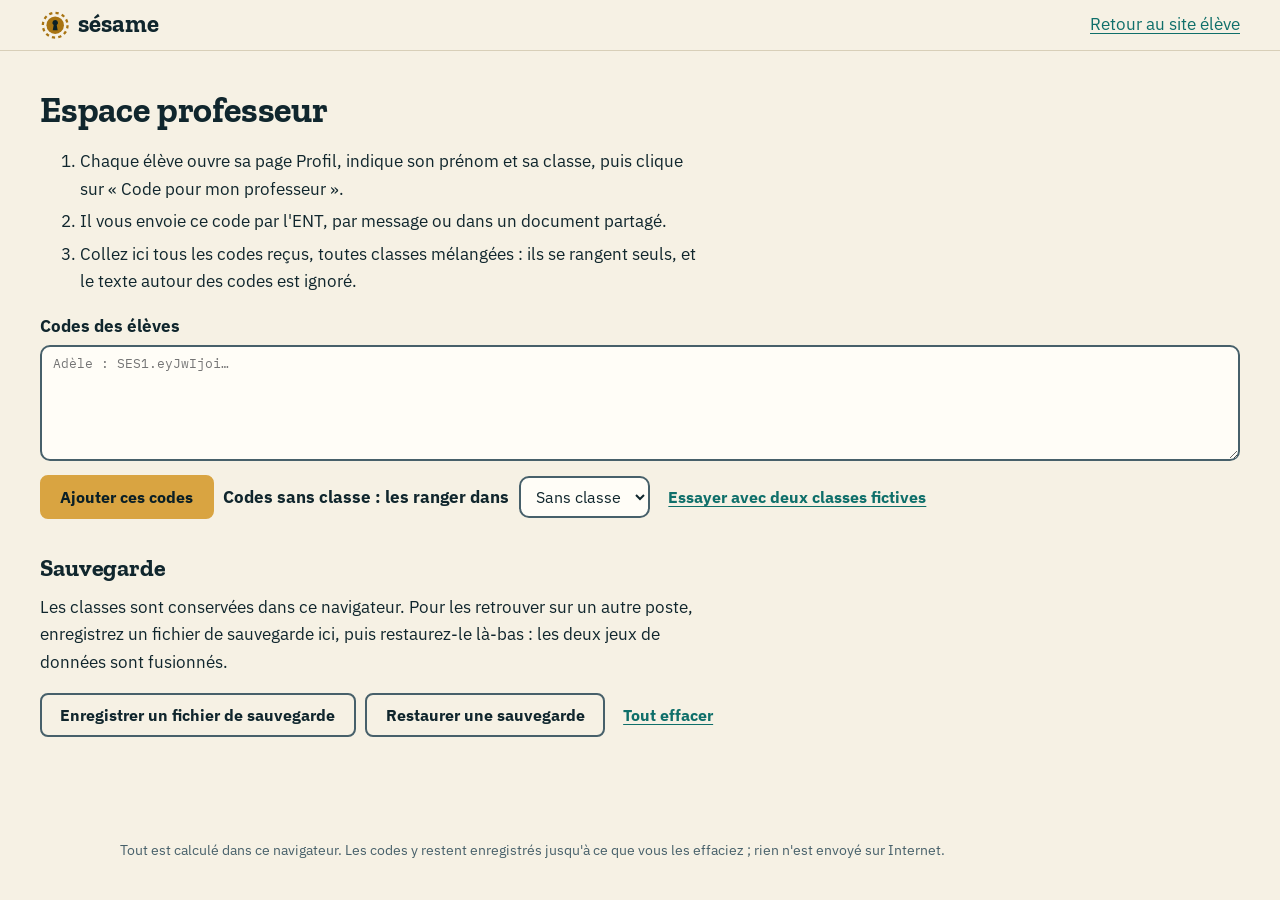
==== prof.html @ 22a30a2b "Sésame : pilote (César et al-Kindi, Enigma, Diffie-Hellman) Co-Authored-By: Claude Fable 5.2 <norepl" ====
<!DOCTYPE html>
<html lang="fr">
<head>
<meta charset="utf-8">
<meta name="viewport" content="width=device-width, initial-scale=1">
<title>Sésame, espace professeur</title>
<meta name="robots" content="noindex">
<link rel="icon" href="data:image/svg+xml,%3Csvg xmlns='http://www.w3.org/2000/svg' viewBox='0 0 32 32'%3E%3Crect width='32' height='32' rx='7' fill='%230E2A33'/%3E%3Ccircle cx='16' cy='16' r='10' fill='%23D9A441'/%3E%3Cpath d='M16 9.6a3.2 3.2 0 0 1 1.7 5.9l1.1 6h-5.6l1.1-6a3.2 3.2 0 0 1 1.7-5.9z' fill='%230E2A33'/%3E%3C/svg%3E">
<link rel="stylesheet" href="css/style.css">
</head>
<body class="prof">
<header class="entete">
  <a class="logo" href="index.html" aria-label="Sésame, retour au site élève">
    <svg viewBox="0 0 32 32" aria-hidden="true"><circle cx="16" cy="16" r="13" fill="none" stroke="var(--soleil)" stroke-width="2.4" stroke-dasharray="3.4 3.4"/><circle cx="16" cy="16" r="9.2" fill="var(--soleil)"/><path d="M16 10.4a3 3 0 0 1 1.6 5.5l1 5.3h-5.2l1-5.3a3 3 0 0 1 1.6-5.5z" fill="var(--nuit)"/></svg>
    sésame
  </a>
  <a href="index.html" style="margin-left:auto">Retour au site élève</a>
</header>
<main>
  <h1>Espace professeur</h1>
  <ol class="prose">
    <li>Chaque élève ouvre sa page Profil, indique son prénom et sa classe, puis clique sur « Code pour mon professeur ».</li>
    <li>Il vous envoie ce code par l'ENT, par message ou dans un document partagé.</li>
    <li>Collez ici tous les codes reçus, toutes classes mélangées : ils se rangent seuls, et le texte autour des codes est ignoré.</li>
  </ol>
  <label for="codes">Codes des élèves</label>
  <textarea id="codes" class="reponse large" rows="5" spellcheck="false" placeholder="Adèle : SES1.eyJwIjoi…"></textarea>
  <div class="actions">
    <button class="btn" id="ajouter">Ajouter ces codes</button>
    <label for="defaut" class="en-ligne">Codes sans classe : les ranger dans</label>
    <select id="defaut"><option value="">Sans classe</option></select>
    <button class="btn lien" id="exemple">Essayer avec deux classes fictives</button>
  </div>
  <p id="etat" class="muet" aria-live="polite"></p>
  <nav id="onglets" class="onglets" role="tablist" aria-label="Classes"></nav>
  <div id="nouvelle" class="gestion" hidden>
    <label for="nom-classe" class="en-ligne">Nom de la nouvelle classe</label>
    <input id="nom-classe" class="court" type="text" maxlength="12" placeholder="2DE4" autocomplete="off">
    <button class="btn secondaire" id="creer">Créer</button>
  </div>
  <div id="resultats"></div>
  <h2>Sauvegarde</h2>
  <p class="prose">Les classes sont conservées dans ce navigateur. Pour les retrouver sur un autre poste, enregistrez un fichier de sauvegarde ici, puis restaurez-le là-bas : les deux jeux de données sont fusionnés.</p>
  <div class="actions">
    <button class="btn secondaire" id="exp">Enregistrer un fichier de sauvegarde</button>
    <label class="btn secondaire" for="imp">Restaurer une sauvegarde</label><input type="file" id="imp" accept="application/json,.json" class="sr">
    <button class="btn lien danger" id="vider">Tout effacer</button>
  </div>
</main>
<footer class="pied">
  <span>Tout est calculé dans ce navigateur. Les codes y restent enregistrés jusqu'à ce que vous les effaciez ; rien n'est envoyé sur Internet.</span>
</footer>
<script src="js/contenu.js"></script>
<script src="js/bilan.js"></script>
<script src="js/prof.js"></script>
</body>
</html>
---- css/style.css ----
/* Sésame — feuille de style. Moteur repris de Synapse puis de Périple ; l'identité propre au site est à la fin du fichier.
   Les noms de variables viennent du moteur d'origine : --ecaille = couleur de réussite, --soleil = accent (laiton),
   --corail = erreur, --ciel = liens et focus. --e = teinte de la partie en cours. */
@font-face { font-family: "Zilla Slab"; font-style: normal; font-weight: 500; font-display: swap; src: url(../polices/zilla-slab-latin-500-normal.woff2) format("woff2"); }
@font-face { font-family: "Zilla Slab"; font-style: normal; font-weight: 700; font-display: swap; src: url(../polices/zilla-slab-latin-700-normal.woff2) format("woff2"); }
@font-face { font-family: "IBM Plex Sans"; font-style: normal; font-weight: 400; font-display: swap; src: url(../polices/ibm-plex-sans-latin-400-normal.woff2) format("woff2"); }
@font-face { font-family: "IBM Plex Sans"; font-style: italic; font-weight: 400; font-display: swap; src: url(../polices/ibm-plex-sans-latin-400-italic.woff2) format("woff2"); }
@font-face { font-family: "IBM Plex Sans"; font-style: normal; font-weight: 700; font-display: swap; src: url(../polices/ibm-plex-sans-latin-700-normal.woff2) format("woff2"); }
@font-face { font-family: "IBM Plex Mono"; font-style: normal; font-weight: 400; font-display: swap; src: url(../polices/ibm-plex-mono-latin-400-normal.woff2) format("woff2"); }
@font-face { font-family: "IBM Plex Mono"; font-style: normal; font-weight: 700; font-display: swap; src: url(../polices/ibm-plex-mono-latin-700-normal.woff2) format("woff2"); }
:root {
  --fond: #0B1026; --carte: #141B3D; --encre: #F5F3FF; --encre2: #B8BEE6; --trait: #2A3566;
  --ecaille: #80ED99; --sur-ecaille: #062B14; --ecaille-pale: #123A2A;
  --soleil: #FFD166; --corail: #FF7A9C; --corail-pale: #4A1630; --ciel: #4CC9F0;
  --p1: #4CC9F0; --p2: #FF5CA8; --p3: #B49CFF; --p4: #80ED99;
  --acide: #FFD166; --rose: #F72585; --jaune: #FFD166; --nuit: #0B1026;
  --eau: #10457A; --terre: #232C5E;
  --ed-fond: #070B1C; --ed-texte: #F1EEFF; --ed-num: #7C86BF; --ed-com: #98A1D6; --ed-bord: #2A3566;
  --titre: "CMU Serif", "Latin Modern Roman", "Computer Modern", Georgia, serif;
  --texte: "CMU Serif", "Latin Modern Roman", "Computer Modern", Georgia, serif;
  --ui: "CMU Sans Serif", "Segoe UI", system-ui, sans-serif;
  --mono: "JetBrains Mono", ui-monospace, Consolas, "Courier New", monospace;
}
[data-theme="clair"] {
  --fond: #F7F6FF; --carte: #FFFFFF; --encre: #0B1026; --encre2: #474E7D; --trait: #D7D9F0;
  --ecaille: #0B7A3B; --sur-ecaille: #FFFFFF; --ecaille-pale: #DDF7E4;
  --soleil: #D49400; --corail: #C8103E; --corail-pale: #FFE3EA; --ciel: #0A6A9F;
  --p1: #0A6A9F; --p2: #C2106A; --p3: #6B46E0; --p4: #0B7A3B;
  --eau: #BFE3F7; --terre: #E9E6FF;
  --ed-fond: #0B1026; --ed-bord: transparent;
}
*, *::before, *::after { box-sizing: border-box; }
html { -webkit-text-size-adjust: 100%; }
body { margin: 0; background: var(--fond); color: var(--encre); font: 1.0625rem/1.6 var(--texte); padding-bottom: 5rem; }
h1, h2 { font-family: var(--titre); font-weight: 700; line-height: 1.15; letter-spacing: -0.025em; margin: 0 0 .5em; text-wrap: balance; }
h1 { font-size: clamp(1.6rem, 1.2rem + 1.6vw, 2.25rem); }
h1:focus { outline: none; }
h2 { font-size: 1.5rem; }
p { margin: 0 0 1em; }
a { color: var(--ciel); text-underline-offset: 3px; }
code, pre { font-family: var(--mono); font-size: .9em; }
:focus-visible { outline: 3px solid var(--ciel); outline-offset: 2px; border-radius: 4px; }
.sr { position: absolute; width: 1px; height: 1px; overflow: hidden; clip-path: inset(50%); white-space: nowrap; }
.muet { color: var(--encre2); font-size: .95rem; }
[hidden] { display: none !important; }

/* En-tête */
.entete { position: sticky; top: 0; z-index: 20; display: flex; align-items: center; gap: 1.5rem; padding: .6rem clamp(1rem, 4vw, 2.5rem); background: var(--fond); border-bottom: 2px solid var(--trait); }
.logo { display: flex; align-items: center; gap: .45rem; font: 800 1.35rem/1 var(--titre); letter-spacing: -0.04em; color: var(--encre); text-decoration: none; }
.logo svg { width: 30px; height: 30px; }
nav.principal { display: flex; gap: .25rem; margin-right: auto; }
nav.principal a { padding: .45rem .8rem; border-radius: 999px; color: var(--encre); text-decoration: none; font-weight: 700; }
nav.principal a:hover { background: var(--trait); }
nav.principal a[aria-current] { background: var(--encre); color: var(--fond); }
.stats { display: flex; align-items: center; gap: .9rem; font-weight: 700; font-size: .95rem; }
.stat-niveau { display: grid; grid-template-columns: auto auto; gap: 0 .6rem; align-items: baseline; color: var(--encre); text-decoration: none; }
.stat-niveau .jauge { grid-column: 1 / -1; }
#stat-xp { color: var(--encre2); font-weight: 400; text-align: right; }
.jauge { display: block; height: 6px; min-width: 120px; background: var(--trait); border-radius: 99px; overflow: hidden; }
.jauge i { display: block; height: 100%; background: var(--soleil); border-radius: 99px; transition: width .5s; }
.jauge.grand { height: 12px; }
.serie { display: flex; align-items: center; gap: .2rem; }
.serie svg { width: 18px; height: 18px; fill: var(--soleil); }
#btn-theme { width: 2.4rem; height: 2.4rem; border-radius: 50%; border: 2px solid var(--trait); background: var(--carte); color: var(--encre); cursor: pointer; font-size: 1rem; }

main { max-width: 1120px; margin: 0 auto; padding: clamp(1.2rem, 3vw, 2.5rem) clamp(1rem, 4vw, 2.5rem); }
.pied { max-width: 1120px; margin: 2rem auto 0; padding: 1rem clamp(1rem, 4vw, 2.5rem); color: var(--encre2); font-size: .9rem; display: flex; flex-wrap: wrap; gap: .5rem 1.5rem; }
#etat-python::before { content: ""; display: inline-block; width: .6em; height: .6em; border-radius: 50%; margin-right: .4em; background: var(--soleil); }
#etat-python[data-etat="pret"]::before { background: var(--ecaille); }
#etat-python[data-etat="echec"]::before { background: var(--corail); }

/* Boutons */
.btn { display: inline-flex; align-items: center; justify-content: center; min-height: 2.75rem; padding: .55rem 1.15rem; border: 2px solid var(--ecaille); border-radius: 12px; background: var(--ecaille); color: var(--sur-ecaille); font: 700 1rem var(--texte); text-decoration: none; cursor: pointer; }
.btn:hover { filter: brightness(1.08); }
.btn:active { transform: translateY(1px); }
.btn.gros { font-size: 1.15rem; padding: .8rem 1.5rem; border-radius: 14px; }
.btn.petit { min-height: 2.2rem; padding: .3rem .8rem; }
.btn.secondaire { background: transparent; color: var(--encre); border-color: var(--encre); }
.btn.lien { background: none; border-color: transparent; color: var(--ciel); padding-inline: .4rem; text-decoration: underline; text-underline-offset: 3px; }
.btn.danger { color: var(--corail); }
.actions { display: flex; flex-wrap: wrap; align-items: center; gap: .6rem; margin: .9rem 0; }
.actions.fin { margin-top: 2rem; }

/* Éditeur et console */
.ed { display: flex; border: 1px solid var(--ed-bord); background: var(--ed-fond); border-radius: 14px; overflow: hidden; font: 15px/1.6 var(--mono); }
.ed:focus-within { outline: 3px solid var(--ciel); outline-offset: 2px; }
.ed-num { padding: 14px 10px 14px 14px; text-align: right; color: var(--ed-num); white-space: pre; user-select: none; }
.ed-zone { position: relative; flex: 1; min-width: 0; }
.ed-hl, .ed textarea { margin: 0; padding: 14px 14px 14px 4px; font: inherit; white-space: pre; tab-size: 4; border: 0; letter-spacing: 0; }
.ed-hl { position: absolute; inset: 0; overflow: hidden; color: var(--ed-texte); pointer-events: none; }
.ed textarea { display: block; position: relative; width: 100%; resize: none; background: transparent; color: transparent; caret-color: #fff; outline: none; overflow-x: auto; overflow-y: hidden; }
.ed textarea::selection { background: rgba(122, 162, 255, .35); }
.t-c { color: var(--ed-com); font-style: italic; } .t-s { color: #9CE0A8; } .t-k { color: #FFC857; font-weight: 700; } .t-b { color: #8CC8FF; } .t-n { color: #FFA3B1; }
pre.code { margin: 0 0 1rem; padding: 14px 16px; border: 1px solid var(--ed-bord); background: var(--ed-fond); color: var(--ed-texte); border-radius: 14px; overflow-x: auto; font-size: 15px; line-height: 1.6; }
.cons { min-height: 3.2rem; padding: .8rem 1rem; background: var(--carte); border: 2px solid var(--trait); border-radius: 14px; }
.cons pre { margin: 0; white-space: pre-wrap; word-break: break-word; font-size: 15px; line-height: 1.55; }
.cons p { margin: 0; }
.charge::after { content: ""; display: inline-block; width: .9em; height: .9em; margin-left: .5em; vertical-align: -.1em; border: 2px solid var(--trait); border-top-color: var(--ecaille); border-radius: 50%; animation: tourne .8s linear infinite; }
@keyframes tourne { to { transform: rotate(360deg); } }
.err { margin-top: .6rem; padding: .7rem .9rem; background: var(--corail-pale); border-left: 5px solid var(--corail); border-radius: 8px; }
.err:first-child { margin-top: 0; }
.err strong { color: var(--corail); }
.err p { margin: .2rem 0 .4rem; }
.err code { display: block; color: var(--encre2); white-space: pre-wrap; }
.saisie { display: flex; gap: .5rem; margin-top: .5rem; }
.saisie input, #pseudo, .reponse { font: 15px/1.5 var(--mono); padding: .45rem .7rem; border: 2px solid var(--encre2); border-radius: 10px; background: var(--carte); color: var(--encre); }
.saisie input { flex: 1; min-width: 0; }
.reponse { display: block; width: 100%; max-width: 32rem; margin: .3rem 0; resize: vertical; }
label { font-weight: 700; display: block; margin-top: 1rem; }
label.btn { margin-top: 0; }
#pseudo { display: block; width: 100%; max-width: 20rem; font-family: var(--texte); font-size: 1rem; }

/* Pas à pas */
.pap { display: grid; gap: .7rem; }
.pap-titre { font-weight: 700; margin: 0; }
.pap-cmd { display: flex; flex-wrap: wrap; align-items: center; gap: .5rem; }
.pap-cmd input { flex: 1 1 8rem; min-width: 6rem; accent-color: var(--ecaille); }
.pap-cmd .btn { flex: 0 0 auto; }
.pap-cmd button:disabled { opacity: .4; cursor: default; }
.pap-corps { display: grid; grid-template-columns: repeat(auto-fit, minmax(230px, 1fr)); gap: .8rem; align-items: start; }
.pap-code { border: 1px solid var(--ed-bord); background: var(--ed-fond); color: var(--ed-texte); border-radius: 10px; padding: .5rem 0; font: 14px/1.65 var(--mono); overflow-x: auto; max-height: 24rem; }
.pap-code div { display: flex; white-space: pre; padding-right: .8rem; border-left: 4px solid transparent; min-width: max-content; }
.pap-code code { font: inherit; }
.pap-code .fleche { width: 1.3em; text-align: center; color: var(--soleil); flex: none; }
.pap-code .num { width: 1.8em; margin-right: .9em; text-align: right; color: var(--ed-num); flex: none; }
.pap-code .va { background: rgba(245, 179, 1, .22); border-left-color: var(--soleil); }
.pap-code .vient { background: rgba(255, 255, 255, .08); }
.pap-sous { font-weight: 700; font-size: .9rem; margin: .6rem 0 .2rem; color: var(--encre2); }
.pap-sous:first-child { margin-top: 0; }
.pap-etat table { width: 100%; border-collapse: collapse; font: 14px/1.5 var(--mono); }
.pap-etat th, .pap-etat td { text-align: left; padding: .2rem .5rem; border-bottom: 1px solid var(--trait); font-weight: 400; word-break: break-word; }
.pap-etat th { width: 35%; color: var(--encre2); }
.pap-etat .change td, .pap-etat .change th { background: var(--ecaille-pale); font-weight: 700; color: var(--encre); }
.pap-etat pre { font-size: 14px; }

/* Accueil */
.hero { display: grid; grid-template-columns: minmax(0, 1fr) minmax(0, 1fr); gap: clamp(1.5rem, 4vw, 3.5rem); align-items: center; padding: clamp(.5rem, 3vw, 2.5rem) 0 clamp(2rem, 5vw, 4rem); }
.hero h1 { font-size: clamp(2.1rem, 1.2rem + 4vw, 3.7rem); line-height: 1.04; letter-spacing: -0.04em; font-weight: 800; }
.hero-texte p { font-size: 1.2rem; max-width: 34ch; color: var(--encre2); margin-bottom: 1.6rem; }
.hero-demo .cons { min-height: 6.2rem; }
.parcours { padding: 2rem 0 2.5rem; border-top: 2px solid var(--trait); display: grid; grid-template-columns: 15rem minmax(0, 1fr); gap: 1.5rem 3rem; }
.parcours > header h2 { font-size: 2.2rem; margin-bottom: .2rem; }
.parcours > header p { color: var(--encre2); }
.fin-parcours .btn { justify-self: start; align-self: center; }
.serpent { position: relative; list-style: none; padding: 0; margin: 0; }
.serpent svg { position: absolute; inset: 0; width: 100%; height: 100%; pointer-events: none; overflow: visible; }
.piste, .corps, .ecailles { fill: none; stroke-linecap: round; stroke-linejoin: round; }
.piste { stroke: var(--trait); stroke-width: 16; }
.corps { stroke: var(--ecaille); stroke-width: 30; }
.ecailles { stroke: var(--soleil); stroke-width: 7; stroke-dasharray: .1 20; }
.rang { position: relative; display: flex; align-items: center; gap: 1.4rem; min-height: 92px; margin-left: calc(var(--k) * var(--pas)); }
.noeud { position: relative; z-index: 1; flex: none; display: grid; place-items: center; width: 60px; height: 60px; margin: 8px; border-radius: 50%; background: var(--carte); border: 4px solid var(--trait); color: var(--encre2); font: 800 1.35rem var(--titre); text-decoration: none; }
.noeud:hover { border-color: var(--ecaille); }
.noeud.fait { background: var(--ecaille); border-color: var(--ecaille); color: var(--sur-ecaille); }
.noeud.tete { width: 76px; height: 76px; margin: 0; background: var(--ecaille); border-color: var(--ecaille); }
.noeud.tete::after { content: ""; position: absolute; left: 50%; bottom: -15px; width: 6px; height: 16px; margin-left: -3px; background: var(--corail); border-radius: 0 0 3px 3px; z-index: -1; }
.yeux { display: flex; gap: 10px; margin-top: 6px; }
.yeux i { width: 18px; height: 18px; border-radius: 50%; background: #fff; display: grid; place-items: center; }
.yeux i::after { content: ""; width: 8px; height: 8px; border-radius: 50%; background: #14213D; transform: translateY(2px); }
.rang-texte { display: flex; flex-direction: column; line-height: 1.35; }
.rang-texte a { color: var(--encre); text-decoration: none; font: 800 1.25rem var(--titre); }
.rang-texte a:hover { text-decoration: underline; }
.rang-texte > span { color: var(--encre2); font-size: .95rem; }
.etoiles { color: var(--soleil); letter-spacing: .05em; }
.etoiles .vide, .difficulte .vide { color: var(--trait); }

/* Chapitre */
.fil { display: flex; flex-wrap: wrap; align-items: center; gap: .5rem 1.2rem; margin-bottom: 1.6rem; }
.retour { font-weight: 700; }
.retour::before { content: "‹ "; }
.fil-titre { color: var(--encre2); }
.fil-titre strong { color: var(--encre); }
.pas { display: flex; flex-wrap: wrap; gap: 6px; list-style: none; margin: 0 0 0 auto; padding: 0; }
.pas a { display: block; width: 22px; height: 22px; border-radius: 50%; border: 3px solid var(--trait); background: var(--carte); }
.pas a.lecon { border-radius: 7px; }
.pas a.fait { background: var(--ecaille); border-color: var(--ecaille); }
.pas a[aria-current] { box-shadow: 0 0 0 3px var(--fond), 0 0 0 6px var(--encre); }
.etape { max-width: 46rem; }
.etape-code { max-width: none; }
.prose { max-width: 66ch; }
.prose ul { padding-left: 1.2rem; }
.prose li { margin-bottom: .3em; }
.prose code, .resultats code, .indice code { background: var(--ecaille-pale); padding: .08em .35em; border-radius: 5px; }
.prose pre { background: var(--carte); border: 2px solid var(--trait); border-radius: 10px; padding: .6rem .9rem; overflow-x: auto; }
.essai { margin-top: 1.5rem; }
.essai-titre { font: 800 1.1rem var(--titre); margin-bottom: .5rem; }
.etape-nav { display: flex; justify-content: space-between; gap: 1rem; margin-top: 3rem; padding-top: 1rem; border-top: 2px solid var(--trait); font-size: .95rem; }
.choix { display: grid; gap: .6rem; max-width: 34rem; }
.choix button { text-align: left; padding: .8rem 1rem; border: 2px solid var(--encre2); border-radius: 12px; background: var(--carte); color: var(--encre); font: 1.05rem var(--texte); cursor: pointer; }
.choix button:hover:not(:disabled) { border-color: var(--ecaille); background: var(--ecaille-pale); }
.choix button.bon { border-color: var(--ecaille); background: var(--ecaille-pale); font-weight: 700; opacity: 1; }
.choix button.faux { border-color: var(--corail); background: var(--corail-pale); text-decoration: line-through; }
.choix button:disabled { cursor: default; }
.choix button:disabled:not(.bon):not(.faux) { opacity: .55; }
.retour-qcm { min-height: 1.6em; margin-top: .8rem; color: var(--corail); font-weight: 700; }
.lignes { list-style: none; padding: 0; margin: 0 0 1rem; display: grid; gap: 6px; }
.lignes li { display: flex; align-items: stretch; gap: 6px; }
.lignes pre.code { flex: 1; margin: 0; padding: 10px 14px; border-radius: 10px; }
.fleches { display: flex; gap: 4px; }
.fleches button { width: 2.75rem; border: 2px solid var(--encre2); border-radius: 10px; background: var(--carte); color: var(--encre); font-size: 1.1rem; cursor: pointer; }
.fleches button:disabled { opacity: .3; cursor: default; }
.duo { display: grid; grid-template-columns: minmax(0, 5fr) minmax(0, 7fr); gap: 2rem 2.5rem; align-items: start; }
.difficulte { color: var(--ecaille); font-size: .9rem; }
.cons:empty { display: none; }
.indice { margin-top: 1rem; padding: .7rem .9rem; background: var(--carte); border-left: 5px solid var(--soleil); border-radius: 8px; }
.indice pre.code { margin: .6rem 0 0; }
.indice.refaire { border-left-color: var(--ecaille); }
.indice.refaire .btn { min-height: 0; padding: 0 .2rem; }
.atelier .actions { margin: .7rem 0; }
.tests { margin-top: .8rem; }
.echec-titre { font-weight: 700; }
.resultats { list-style: none; padding: 0; margin: 0; display: grid; gap: .5rem; }
.resultats li { display: flex; gap: .6rem; }
.resultats li > div { min-width: 0; flex: 1; }
.marque { flex: none; width: 1.6rem; height: 1.6rem; display: grid; place-items: center; border-radius: 50%; font-weight: 700; color: #fff; background: var(--corail); }
.resultats .ok .marque { background: var(--ecaille); color: var(--sur-ecaille); }
.compare { display: grid; grid-template-columns: 1fr 1fr; gap: .6rem; margin-top: .4rem; }
.compare span { font-size: .85rem; color: var(--encre2); font-weight: 700; }
.compare pre { margin: 0; padding: .5rem .7rem; background: var(--carte); border: 2px solid var(--trait); border-radius: 8px; overflow-x: auto; max-height: 14rem; }
.succes { display: flex; flex-wrap: wrap; align-items: center; justify-content: space-between; gap: 1rem; margin-top: 1.2rem; padding: 1rem 1.2rem; background: var(--ecaille-pale); border: 2px solid var(--ecaille); border-radius: 14px; animation: pose .35s cubic-bezier(.2, 1.4, .4, 1); }
.succes strong { font: 800 1.3rem var(--titre); margin-right: .8rem; }
.succes .gain { font-weight: 700; color: var(--ecaille); }
.succes p { margin: .4rem 0 0; max-width: 60ch; }
@keyframes pose { from { transform: scale(.96); opacity: 0; } }

/* Bilan, défis, profil */
.bilan-etoiles { font: 800 3rem/1 var(--titre); margin: .5rem 0 1rem; }
.recap { list-style: none; padding: 0; margin: 1.5rem 0 0; max-width: 34rem; }
.recap li { display: flex; justify-content: space-between; gap: 1rem; padding: .5rem 0; border-bottom: 1px solid var(--trait); }
.page { max-width: 52rem; }
.page.problemes { max-width: none; }
.page h2 { margin-top: 2.5rem; }
.defis { list-style: none; padding: 0; margin: 1.5rem 0 0; }
.defis a { display: flex; flex-wrap: wrap; align-items: baseline; gap: .4rem 1rem; padding: 1rem .2rem; border-bottom: 2px solid var(--trait); color: var(--encre); text-decoration: none; }
.defis a:hover strong { text-decoration: underline; }
.defis strong { font: 800 1.3rem var(--titre); }
.defis .muet { margin-left: auto; }
.pastille { padding: .1rem .6rem; border-radius: 99px; background: var(--soleil); color: #14213D; font-size: .85rem; font-weight: 700; }
.profil-haut { display: grid; grid-template-columns: minmax(0, 3fr) minmax(0, 2fr); gap: 2rem; align-items: start; }
.mue-nom { font: 800 clamp(1.8rem, 5vw, 2.8rem)/1.05 var(--titre); letter-spacing: -0.03em; margin-bottom: .3rem; color: var(--ecaille); }
.mues { display: flex; flex-wrap: wrap; gap: .3rem .5rem; list-style: none; padding: 0; margin: 1rem 0 0; font-size: .9rem; color: var(--encre2); }
.mues li::after { content: " ›"; }
.mues li:last-child::after { content: ""; }
.mues li.fait { color: var(--encre); font-weight: 700; }
.chiffres { margin: 0; display: grid; gap: .8rem; }
.chiffres div { display: flex; justify-content: space-between; align-items: baseline; gap: 1rem; border-bottom: 1px solid var(--trait); padding-bottom: .4rem; }
.chiffres dd { margin: 0; font: 800 1.5rem var(--titre); }
.badges { list-style: none; padding: 0; margin: 0; display: grid; grid-template-columns: repeat(auto-fill, minmax(15rem, 1fr)); gap: 1rem 1.5rem; }
.badges li { display: flex; gap: .8rem; align-items: center; color: var(--encre2); }
.badges li div { display: flex; flex-direction: column; line-height: 1.3; font-size: .92rem; }
.badges li.obtenu strong { color: var(--encre); }
.ecusson { flex: none; width: 44px; height: 50px; background: var(--trait); clip-path: polygon(50% 0, 100% 25%, 100% 75%, 50% 100%, 0 75%, 0 25%); }
.obtenu .ecusson { background: radial-gradient(circle at 50% 38%, var(--soleil) 0 9px, transparent 10px), var(--ecaille); }

/* Tableau de classe */
.reponse.large { max-width: none; font-size: 13px; word-break: break-all; }
.prof main { max-width: 1280px; }
.prof h2 { margin-top: 2.2rem; }
label.en-ligne { margin: 0; }
select { font: 1rem var(--texte); padding: .5rem .7rem; border: 2px solid var(--encre2); border-radius: 10px; background: var(--carte); color: var(--encre); max-width: 100%; }
.defile { overflow-x: auto; border: 2px solid var(--trait); border-radius: 12px; background: var(--carte); }
table.classe, table.etapes { border-collapse: collapse; width: 100%; font-size: .95rem; }
.classe th, .classe td, .etapes th, .etapes td { padding: .45rem .6rem; border-bottom: 1px solid var(--trait); text-align: center; white-space: nowrap; vertical-align: top; }
.classe tbody th, .classe tfoot th, .classe thead th:first-child { position: sticky; left: 0; z-index: 1; background: var(--carte); text-align: left; }
.classe thead th { vertical-align: bottom; background: var(--carte); }
.classe thead button { font: 700 .92rem var(--texte); color: var(--encre); background: none; border: 0; padding: .2rem; cursor: pointer; white-space: nowrap; }
.classe thead button:hover { text-decoration: underline; }
.classe .sous { display: block; font-size: .78rem; font-weight: 400; color: var(--encre2); max-width: 8.5rem; overflow: hidden; text-overflow: ellipsis; margin: 0 auto; }
.classe td.plein { background: var(--ecaille); color: var(--sur-ecaille); font-weight: 700; }
.classe td.plein .sous { color: inherit; }
.classe td.partiel { background: var(--ecaille-pale); }
.classe td.vide { color: var(--encre2); }
.classe tfoot td, .classe tfoot th { font-weight: 700; border-bottom: 0; }
#detail { overflow-x: auto; }
.etapes { max-width: 52rem; }
.etapes th, .etapes td { text-align: left; white-space: normal; }
.etapes td:nth-child(3) { white-space: nowrap; }
.barre { display: inline-block; width: 6rem; height: .7rem; margin-right: .4rem; background: var(--trait); border-radius: 99px; overflow: hidden; vertical-align: middle; }
.barre i { display: block; height: 100%; background: var(--ecaille); }

/* ---------- Synapse : carte, parties, nouvelles étapes ---------- */
.hero-reseau { text-align: center; }
svg.reseau { width: 100%; max-width: 440px; height: auto; }
.reseau line { stroke: var(--trait); stroke-width: 1.4; }
.reseau line.allume { stroke: var(--soleil); stroke-width: 2.6; }
.reseau circle { fill: var(--carte); stroke-width: 3.5; }
.reseau circle.p1 { stroke: var(--p1); } .reseau circle.p2 { stroke: var(--p2); } .reseau circle.p3 { stroke: var(--p3); } .reseau circle.p4 { stroke: var(--p4); }
.reseau circle.fait.p1 { fill: var(--p1); } .reseau circle.fait.p2 { fill: var(--p2); } .reseau circle.fait.p3 { fill: var(--p3); } .reseau circle.fait.p4 { fill: var(--p4); }
.reseau circle.encours { stroke-width: 6; }
.reseau circle.avenir { stroke-dasharray: 4 5; stroke-width: 2; }
.reseau text { font: 800 15px var(--titre); fill: var(--encre); text-anchor: middle; pointer-events: none; }
.reseau text.fait { fill: var(--carte); }
.reseau text.avenir { fill: var(--encre2); }
.reseau a:hover circle, .reseau a:focus-visible circle { stroke-width: 7; }
.reseau a:focus-visible { outline: none; }
.partie { --pc: var(--p1); padding: 2rem 0 2.2rem; border-top: 2px solid var(--trait); display: grid; grid-template-columns: 17rem minmax(0, 1fr); gap: 1rem 3rem; }
.partie.p2 { --pc: var(--p2); } .partie.p3 { --pc: var(--p3); } .partie.p4 { --pc: var(--p4); }
.partie-num { margin: 0 0 .2rem; font-weight: 700; color: var(--pc); }
.partie > header h2 { font-size: 1.7rem; margin-bottom: .4rem; }
.partie > header p:last-child { color: var(--encre2); }
.chapitres { list-style: none; margin: 0; padding: 0; display: grid; gap: .3rem; }
.chapitres li > a, .chapitres li > div { display: flex; align-items: center; gap: 1rem; padding: .7rem .6rem; border-radius: 14px; color: var(--encre); text-decoration: none; }
.chapitres li > a:hover { background: var(--carte); }
.chapitres .num { flex: none; display: grid; place-items: center; width: 46px; height: 46px; border-radius: 50%; border: 3.5px solid var(--pc); font: 800 1.1rem var(--titre); background: var(--carte); }
.chapitres .fait .num { background: var(--pc); color: var(--carte); }
.chapitres .avenir { color: var(--encre2); }
.chapitres .avenir .num { border-style: dashed; border-width: 2px; }
.chapitres .txt { display: flex; flex-direction: column; line-height: 1.35; min-width: 0; }
.chapitres .txt strong { font: 700 1.12rem/1.3 var(--titre); letter-spacing: -0.01em; }
.chapitres .txt > span { color: var(--encre2); font-size: .95rem; }
.question { font-size: 1.1rem; }
.etape-lecon.synthese { border: 2px solid var(--soleil); border-radius: 18px; padding: 1.4rem clamp(1rem, 3vw, 2rem); background: var(--carte); }
aside.savoir, aside.retenir { margin: 1.2rem 0; padding: .8rem 1rem; border-radius: 10px; border-left: 5px solid var(--soleil); background: var(--carte); }
aside.retenir { border-left-color: var(--ecaille); background: var(--ecaille-pale); }
.formule { font: 1.15rem var(--mono); text-align: center; padding: .6rem; overflow-x: auto; }
.je-sais { list-style: none; padding: 0; display: grid; grid-template-columns: repeat(auto-fit, minmax(15rem, 1fr)); gap: .3rem 1.5rem; }
.je-sais li::before { content: "☐ "; color: var(--soleil); font-size: 1.1em; }
table.donnees { border-collapse: collapse; margin: 0 0 1.2rem; font-size: .95rem; background: var(--carte); display: block; max-width: 100%; overflow-x: auto; width: max-content; }
.donnees th, .donnees td { border: 1px solid var(--trait); padding: .35rem .7rem; text-align: center; }
.donnees thead th { background: var(--encre); color: var(--fond); font-weight: 700; }
.donnees.large { width: auto; display: table; } .donnees.large td, .donnees.large tbody th { text-align: left; vertical-align: top; }
.deux-textes { display: grid; grid-template-columns: repeat(auto-fit, minmax(11rem, 1fr)); gap: 1rem; margin: 0 0 1.4rem; max-width: 34rem; }
.deux-textes figure { margin: 0; background: var(--carte); border: 2px solid var(--trait); border-radius: 14px; overflow: hidden; }
.deux-textes figcaption { background: var(--encre); color: var(--fond); font-weight: 700; padding: .3rem .9rem; }
.deux-textes p { margin: 0; padding: .9rem; font-style: italic; text-align: center; line-height: 1.7; }
.schema { margin: 1rem 0 1.2rem; }
.schema-titre { font-weight: 700; margin: .9rem 0 .4rem; }
.schema-ligne { display: flex; flex-wrap: wrap; align-items: center; gap: .4rem; }
.schema-ligne span, .schema-ligne b { padding: .45rem .7rem; border-radius: 10px; border: 2px solid var(--trait); background: var(--carte); font-size: .95rem; }
.schema-ligne b { border-color: var(--encre); background: var(--encre); color: var(--fond); }
.schema-ligne i { font-style: normal; font-weight: 700; color: var(--soleil); }
.frise { list-style: none; margin: 1rem 0 1.4rem; padding: 0 0 0 1.2rem; border-left: 4px solid var(--p1); }
.frise li { position: relative; padding: .25rem 0 .25rem .4rem; }
.frise li::before { content: ""; position: absolute; left: calc(-1.2rem - 9px); top: .75rem; width: 14px; height: 14px; border-radius: 50%; background: var(--soleil); }
.frise b { display: inline-block; min-width: 6.2rem; font-family: var(--titre); color: var(--p1); }
.frise .hiver { color: var(--encre2); font-style: italic; } .frise .hiver::before { background: var(--encre2); }
.phases { list-style: none; padding: 0; margin: 1rem 0; display: grid; grid-template-columns: repeat(auto-fit, minmax(11rem, 1fr)); gap: .6rem; counter-reset: ph; }
.phases li { counter-increment: ph; padding: .7rem .9rem; border-radius: 12px; background: var(--carte); border: 2px solid var(--trait); font-size: .95rem; }
.phases li strong { display: block; font-family: var(--titre); }
.phases li strong::before { content: counter(ph) ". "; color: var(--soleil); }
.lignes.phrases li p { flex: 1; margin: 0; padding: .6rem .9rem; border-radius: 10px; background: var(--carte); border: 2px solid var(--trait); }
.tri { list-style: none; padding: 0; margin: 0 0 1rem; display: grid; gap: .7rem; max-width: 46rem; }
.tri li { padding: .8rem 1rem; border-radius: 14px; background: var(--carte); border: 2px solid var(--trait); }
.tri li.juste { border-color: var(--ecaille); }
.tri li.faux { border-color: var(--corail); }
.tri-txt { margin: 0 0 .6rem; }
.tri-choix { display: flex; flex-wrap: wrap; gap: .4rem; }
.tri-choix button { flex: 1 1 auto; min-height: 2.6rem; padding: .4rem .8rem; border: 2px solid var(--encre2); border-radius: 10px; background: transparent; color: var(--encre); font: 1rem var(--texte); cursor: pointer; }
.tri-choix button[aria-pressed="true"] { background: var(--encre); border-color: var(--encre); color: var(--fond); font-weight: 700; }
.tri-choix button:disabled { cursor: default; }
.tri-choix button:disabled:not([aria-pressed="true"]) { opacity: .4; }
.tri .juste .tri-choix button[aria-pressed="true"] { background: var(--ecaille); border-color: var(--ecaille); color: var(--sur-ecaille); }
.tri-expl { margin: .6rem 0 0; font-size: .95rem; color: var(--encre2); }
.tri .faux .tri-expl { color: var(--corail); font-weight: 700; }
.quiz-n { margin: 1.4rem 0 .2rem; font-weight: 700; color: var(--encre2); font-size: .95rem; }
.quiz-txt { font: 700 1.2rem/1.35 var(--titre); letter-spacing: -0.01em; max-width: 40rem; }
.quiz-expl { display: flex; flex-wrap: wrap; align-items: center; justify-content: space-between; gap: .8rem 1rem; margin-top: 1rem; padding: .9rem 1.1rem; border-radius: 14px; background: var(--ecaille-pale); border: 2px solid var(--ecaille); }
.quiz-expl p { margin: 0; max-width: 56ch; flex: 1 1 16rem; }
.knn { display: grid; grid-template-columns: minmax(0, 360px) minmax(0, 1fr); gap: 1rem 1.6rem; align-items: start; padding: 1rem; border-radius: 16px; background: var(--carte); border: 2px solid var(--trait); max-width: 52rem; }
.knn svg { width: 100%; height: auto; touch-action: none; cursor: crosshair; user-select: none; }
.knn .grille { stroke: var(--trait); stroke-width: 1; } .knn .axe { stroke: var(--encre); stroke-width: 1.6; }
.knn .gradu { font: 11px var(--texte); fill: var(--encre2); }
.knn .saut { fill: var(--soleil); } .knn .saut.atyp { stroke: var(--encre); stroke-width: 2.5; }
.knn .criq { fill: var(--p1); }
.knn .lien { stroke: var(--encre); stroke-width: 1.6; stroke-dasharray: 5 4; }
.knn .inconnu { fill: #E8A20C; stroke: var(--encre); stroke-width: 1.5; } .knn .prise { fill: transparent; }
.knn-cmd { display: grid; gap: .7rem; }
.knn-legende { margin: 0; display: flex; flex-wrap: wrap; gap: .3rem 1.1rem; font-size: .95rem; }
.knn-legende span::before { content: ""; display: inline-block; width: .8em; height: .8em; margin-right: .4em; vertical-align: -.05em; }
.l-saut::before { background: var(--soleil); border-radius: 50%; } .l-criq::before { background: var(--p1); } .l-inc::before { background: #E8A20C; clip-path: polygon(50% 0, 61% 35%, 98% 35%, 68% 57%, 79% 91%, 50% 70%, 21% 91%, 32% 57%, 2% 35%, 39% 35%); width: 1em !important; height: 1em !important; }
.knn-ligne { display: flex; flex-wrap: wrap; align-items: center; gap: .4rem .5rem; }
.knn-ligne label { margin: 0; font-weight: 400; font-size: .95rem; }
.knn-ligne input { width: 4.6rem; font: 1rem var(--mono); padding: .35rem .4rem; border: 2px solid var(--encre2); border-radius: 8px; background: var(--carte); color: var(--encre); }
.knn-ligne button { min-height: 2.5rem; min-width: 2.7rem; padding: .3rem .7rem; border: 2px solid var(--encre2); border-radius: 10px; background: transparent; color: var(--encre); font: 700 .95rem var(--texte); cursor: pointer; }
.knn-ligne button[aria-pressed="true"] { background: var(--encre); border-color: var(--encre); color: var(--fond); }
.knn-coche { display: flex; gap: .5rem; align-items: flex-start; margin: 0; font-weight: 400; font-size: .95rem; }
.knn-coche input { width: 1.2rem; height: 1.2rem; margin-top: .2rem; accent-color: var(--ecaille); flex: none; }
.knn-res { margin: 0; padding: .6rem .8rem; border-radius: 10px; background: var(--fond); font-size: .97rem; }
.knn .frontiere { stroke: var(--ecaille); stroke-width: 3; }
.pc-journal { list-style: none; margin: 0; padding: .6rem .8rem; border-radius: 10px; background: var(--fond); font: .9rem/1.6 var(--mono); }
.pixels { display: grid; grid-template-columns: minmax(0, 330px) minmax(0, 1fr); gap: 1rem 1.6rem; align-items: start; padding: 1rem; border-radius: 16px; background: var(--carte); border: 2px solid var(--trait); max-width: 46rem; }
.pixels-grille { display: grid; grid-template-columns: repeat(10, 1fr); gap: 2px; }
.pixels-grille button { aspect-ratio: 1; padding: 0; border: 1px solid var(--trait); border-radius: 3px; background: var(--fond); color: var(--encre2); font: 700 .8rem var(--mono); cursor: pointer; }
.pixels-grille button[aria-pressed="true"] { background: var(--encre); color: var(--fond); border-color: var(--encre); }
.pixels-res { margin: 0 0 .6rem; }
.neurone { display: grid; grid-template-columns: minmax(0, 1fr) auto; gap: 1rem 2rem; align-items: start; padding: 1rem; border-radius: 16px; background: var(--carte); border: 2px solid var(--trait); max-width: 50rem; }
.neu-ligne { display: grid; grid-template-columns: minmax(0, 11rem) minmax(0, 1fr) 3rem; gap: .6rem; align-items: center; margin-bottom: .5rem; }
.neu-ligne label { margin: 0; font-weight: 400; }
.neu-ligne input { width: 100%; accent-color: var(--ecaille); height: 2rem; }
.neu-ligne output { font: 700 1rem var(--mono); text-align: right; }
.neu-regle { margin: .6rem 0 0; font-size: .95rem; color: var(--encre2); }
.neu-table { margin: 0; display: table; width: auto; }
.neu-table th span { display: block; font-weight: 400; font-size: .78rem; }
.neu-table tr.faux td { background: var(--corail-pale); color: var(--corail); }
blockquote.recit { margin: 0 0 1.2rem; padding: .9rem 1.1rem; border-left: 5px solid var(--soleil); border-radius: 10px; background: var(--carte); font-style: italic; max-width: 66ch; }
.gen { padding: 1rem; border-radius: 16px; background: var(--carte); border: 2px solid var(--trait); max-width: 46rem; }
.gen-titre { margin: .8rem 0 .2rem; font-weight: 700; font-size: .9rem; color: var(--encre2); }
.gen-titre:first-child { margin-top: 0; }
.gen-texte { margin: 0; font-family: var(--mono); font-size: .9rem; }
.gen-phrase { margin: 0; min-height: 2.2rem; font: 1.25rem var(--mono); }
.gen-phrase strong { background: var(--ecaille-pale); padding: 0 .3rem; border-radius: 6px; }
.gen-suivants { list-style: none; margin: 0; padding: 0; display: flex; flex-wrap: wrap; gap: .4rem; min-height: 2.2rem; }
.gen-suivants li { padding: .2rem .7rem; border-radius: 99px; border: 2px solid var(--encre2); font-family: var(--mono); font-size: .95rem; }
.gen-histo { margin: 0; padding-left: 1.2rem; font-size: .95rem; }
@media (max-width: 760px) { .donnees.large { display: block; overflow-x: auto; font-size: .9rem; } .donnees.large th, .donnees.large td { padding: .3rem .45rem; } }
@media (max-width: 900px) { .partie, .knn, .pixels, .neurone { grid-template-columns: minmax(0, 1fr); } }

/* Notifications */
#toasts { position: fixed; z-index: 50; right: 1rem; bottom: 5.5rem; display: grid; gap: .5rem; justify-items: end; pointer-events: none; }
.toast { padding: .7rem 1.1rem; border-radius: 12px; background: var(--encre); color: var(--fond); font-weight: 700; animation: pose .3s; max-width: 22rem; }
.toast.niveau, .toast.badge { background: var(--soleil); color: #1E2140; }
.toast.erreur { background: var(--corail); color: #fff; }
.confettis { position: fixed; inset: 0; z-index: 40; pointer-events: none; overflow: hidden; }
.confettis i { position: absolute; top: -20px; width: 10px; height: 16px; border-radius: 3px; animation: chute linear forwards; }
@keyframes chute { to { top: 105%; rotate: 540deg; } }

@media (min-width: 761px) { body { padding-bottom: 0; } #toasts { bottom: 1rem; } }
@media (max-width: 900px) {
  .hero, .duo, .parcours, .profil-haut { grid-template-columns: minmax(0, 1fr); }
  .parcours { gap: 1rem; }
}
@media (max-width: 760px) {
  :root { --pas: 22px; }
  .entete { gap: .8rem; }
  nav.principal { position: fixed; z-index: 30; left: 0; right: 0; bottom: 0; margin: 0; justify-content: space-around; padding: .4rem .3rem calc(.4rem + env(safe-area-inset-bottom)); background: var(--fond); border-top: 2px solid var(--trait); }
  nav.principal a { padding: .5rem .7rem; font-size: .95rem; }
  .stats { margin-left: auto; }
  .jauge { min-width: 84px; }
  .ed, pre.code, .cons pre, .saisie input, .reponse { font-size: 16px; }
  .ed-num { padding-left: 10px; padding-right: 8px; }
  .pas { margin-left: 0; width: 100%; }
  .rang { gap: .9rem; }
  .compare { grid-template-columns: 1fr; }
  .btn { flex: 1 1 auto; }
  .btn.lien { flex: 0 1 auto; }
}
@media (prefers-reduced-motion: reduce) { *, *::before, *::after { animation: none !important; transition: none !important; scroll-behavior: auto !important; } }

/* Espace professeur : plusieurs classes */
.onglets { display: flex; flex-wrap: wrap; gap: .3rem; margin: 2.2rem 0 0; border-bottom: 2px solid var(--trait); }
.onglets:empty { display: none; }
.onglets button { font: 700 1rem var(--texte); color: var(--encre2); background: none; border: 2px solid transparent; border-bottom: 0; border-radius: 10px 10px 0 0; padding: .55rem .9rem; margin-bottom: -2px; cursor: pointer; }
.onglets button:hover { color: var(--encre); }
.onglets button[aria-selected="true"] { color: var(--encre); background: var(--carte); border-color: var(--trait); }
.onglets .nb { font-weight: 400; font-size: .85rem; color: var(--encre2); }
.prof .onglets + #nouvelle { margin-top: .8rem; }
.prof .gestion { display: flex; flex-wrap: wrap; gap: .6rem; align-items: center; margin: .8rem 0; }
.prof #resultats > h2:first-child { margin-top: 1.4rem; }
.prof input.court { max-width: 11rem; margin: 0; font: 1rem var(--texte); padding: .5rem .7rem; border: 2px solid var(--encre2); border-radius: 10px; background: var(--carte); color: var(--encre); }
.prof .manquants { background: var(--corail-pale); border-radius: 10px; padding: .6rem .9rem; }
.prof details { margin: .8rem 0 1.2rem; }
.prof summary { cursor: pointer; font-weight: 700; padding: .3rem 0; }
.prof #lien-txt code { word-break: break-all; }
.classe td.delta { font-weight: 700; }
.classe .ligne-outils { display: flex; gap: .3rem; margin-top: .3rem; }
.classe .mini { font: .8rem var(--texte); padding: .15rem .35rem; border: 1px solid var(--encre2); border-radius: 6px; background: var(--carte); color: var(--encre); cursor: pointer; max-width: 9rem; }
.classe tbody th .btn.lien { padding: 0; font-weight: 700; }

/* Lexique et fiches de révision */
nav.principal a[data-nb]:not([data-nb=""])::after { content: attr(data-nb); display: inline-block; min-width: 1.35em; margin-left: .35em; padding: 0 .3em; border-radius: 999px; background: var(--soleil); color: #fff; font-size: .78rem; line-height: 1.35em; text-align: center; vertical-align: .08em; }
[data-theme="sombre"] nav.principal a[data-nb]::after { color: #1E2140; }
.revision { display: flex; flex-wrap: wrap; align-items: center; justify-content: space-between; gap: .8rem 1.2rem; margin: 1rem 0 1.6rem; padding: 1rem 1.2rem; background: var(--carte); border: 2px solid var(--trait); border-left: 6px solid var(--ecaille); border-radius: 14px; }
.revision p { margin: 0; max-width: 46ch; }
.lex-filtres input[type="search"] { flex: 1 1 14rem; min-width: 0; font: 1rem var(--texte); padding: .5rem .7rem; border: 2px solid var(--encre2); border-radius: 10px; background: var(--carte); color: var(--encre); }
.lex-filtres select { flex: 0 1 18rem; min-width: 0; }
.termes { margin: .6rem 0 0; }
.termes > div { padding: .8rem 0; border-top: 1px solid var(--trait); }
.termes dt { font: 700 1.08rem var(--titre); }
.termes dd { margin: .25rem 0 0; max-width: 68ch; }
.termes dd a { white-space: nowrap; font-size: .9rem; margin-left: .3rem; }
.fiches .jauge.grand { margin: .4rem 0 1.2rem; }
.fiche { min-height: 15rem; display: flex; flex-direction: column; justify-content: center; gap: .4rem; padding: 1.6rem 1.5rem; background: var(--carte); border: 2px solid var(--trait); border-top: 8px solid var(--p1); border-radius: 18px; }
.fiche.retournee { border-top-color: var(--ecaille); }
.fiche p { margin: 0; }
.fiche-consigne { font-size: .9rem; font-weight: 700; color: var(--encre2); }
.fiche-terme { font: 800 clamp(1.5rem, 5vw, 2.1rem)/1.2 var(--titre); }
.fiche-def { font-size: 1.15rem; line-height: 1.5; max-width: 60ch; }
.fiche-verso { margin-top: 1.1rem; padding-top: 1.1rem; border-top: 2px dashed var(--trait); display: flex; flex-direction: column; gap: .4rem; }
.fiche-verso[hidden] { display: none; }
.fiches #fiche-actions .btn { flex: 1 1 11rem; }

/* ============================================================
   PÉRIPLE — identité propre au site
   (première version : voir plus bas la version acidulée, qui prend le dessus) Le vocabulaire graphique est celui
   de la figure de géométrie : traits fins, points nommés, cotes en italique.
   ============================================================ */
h1, h2 { font-family: var(--titre); font-weight: 600; letter-spacing: -0.012em; }
.logo { font: italic 600 1.5rem/1 var(--titre); letter-spacing: -0.01em; }
.entete { border-bottom-width: 1px; }
nav.principal a { font-weight: 400; }
nav.principal a[aria-current] { font-weight: 700; }
.methode { --g: var(--p1); } .paradoxe { --g: var(--p2); } .figure { --g: var(--p3); }

/* Écriture mathématique */
.m { font-family: var(--titre); font-style: italic; font-size: 1.1em; }
.frac { display: inline-flex; flex-direction: column; vertical-align: middle; text-align: center; font-size: .86em; line-height: 1.2; margin: 0 .15em; }
.frac > span:first-child { border-bottom: 1.5px solid currentColor; padding: 0 .3em .05em; }
.frac > span:last-child { padding: .05em .3em 0; }
.formule { font: 1.3rem/1.5 var(--titre); padding-left: 1.4rem; margin: 1.1rem 0; font-variant-numeric: lining-nums; }
.prose sup, .formule sub { line-height: 0; }

/* Accueil */
.hero { grid-template-columns: minmax(0, 1.15fr) minmax(0, .85fr); align-items: center; padding-bottom: clamp(1.5rem, 4vw, 3rem); }
.hero h1 { font-size: clamp(2.3rem, 1.2rem + 4.4vw, 4.2rem); line-height: 1.03; letter-spacing: -0.022em; font-weight: 600; max-width: 13ch; }
.hero-texte p { font-size: 1.2rem; max-width: 40ch; }
.hero-fig { margin: 0; justify-self: center; width: 100%; max-width: 400px; }
.hero-fig figcaption { display: grid; gap: .1rem; margin-top: .2rem; }
.hero-n { color: var(--encre2); font-size: .95rem; }
.hero-enc, .archi-enc { font: 1.75rem/1.25 var(--titre); font-variant-numeric: tabular-nums lining-nums; color: var(--encre2); margin: 0; white-space: nowrap; }
.hero-enc b, .archi-enc b { color: var(--encre); font-weight: 700; }
.hero-enc .m, .archi-enc .m { color: var(--encre); padding: 0 .1em; }
.hero-leg { color: var(--encre2); font-size: .95rem; margin-top: .5rem; max-width: 34ch; }
.fig-archi { width: 100%; height: auto; display: block; }
.fig-archi .cercle { fill: none; stroke: var(--encre); stroke-width: 2; }
.fig-archi .inscrit { fill: none; stroke: var(--p1); stroke-width: 1.5; stroke-linejoin: round; }
.fig-archi .circonscrit { fill: none; stroke: var(--p2); stroke-width: 1.5; stroke-linejoin: round; }
.fig-archi .etau { fill: var(--soleil); opacity: .28; }
.fig-archi .diametre { stroke: var(--encre2); stroke-width: 1; stroke-dasharray: 3 4; }
.fig-archi .centre { fill: var(--encre); }
.fig-archi .cote, .construction .cote { font: italic 15px var(--titre); fill: var(--encre); text-anchor: middle; }

.route { padding: 1.6rem 0 .6rem; border-top: 1px solid var(--trait); }
.route h2 { font-size: 1.9rem; margin-bottom: .2rem; }
.route-intro { color: var(--encre2); margin-bottom: .4rem; }
.chrono-defile { overflow-x: auto; padding-bottom: .4rem; scrollbar-width: thin; }
.chrono { display: block; width: 100%; height: auto; }
.chrono .axe { stroke: var(--encre); stroke-width: 1.4; }
.chrono .pointe { fill: var(--encre); }
.chrono .tige { stroke: var(--trait); stroke-width: 1; }
.chrono .pt { fill: var(--fond); stroke: var(--g); stroke-width: 2.5; }
.chrono .pt.fait { fill: var(--g); }
.chrono .pt.avenir { stroke-width: 1.5; stroke-dasharray: 2.5 2.5; }
.chrono .an { font: 13px var(--titre); fill: var(--encre2); text-anchor: middle; font-variant-numeric: oldstyle-nums; }
.chrono .nom { font: 700 12.5px var(--texte); fill: var(--encre); text-anchor: middle; }
.chrono .nom.avenir { font-weight: 400; fill: var(--encre2); }
.chrono a:hover .pt, .chrono a:focus-visible .pt { stroke-width: 5; }
.chrono a:hover .nom { text-decoration: underline; }
.chrono a:focus-visible { outline: none; }
.chrono-legende { display: flex; flex-wrap: wrap; gap: .3rem 1.4rem; margin: .4rem 0 0; font-size: .92rem; color: var(--encre2); }
.chrono-legende span::before { content: ""; display: inline-block; width: .7em; height: .7em; border-radius: 50%; border: 2.5px solid var(--g, var(--encre2)); margin-right: .45em; vertical-align: -.05em; }
.chrono-legende .avenir::before { border-width: 1.5px; border-style: dashed; }

.escales { list-style: none; margin: 1.6rem 0 0; padding: 0; }
.escales li { border-top: 1px solid var(--trait); }
.escales li:last-child { border-bottom: 1px solid var(--trait); }
.escales a { display: grid; grid-template-columns: minmax(9rem, 14rem) minmax(0, 1fr) 120px; gap: 1rem clamp(1.2rem, 4vw, 3rem); align-items: start; padding: 2rem 0; color: var(--encre); text-decoration: none; }
.escales .quand { display: grid; gap: .2rem; }
.escales .date { font: 600 clamp(1.5rem, 1rem + 1.6vw, 2.15rem)/1.1 var(--titre); font-variant-numeric: oldstyle-nums; letter-spacing: -0.01em; }
.escales .lieu { color: var(--encre2); font-size: .95rem; }
.escales .quoi { display: grid; gap: .35rem; }
.escales .genre { color: var(--g); font-weight: 700; font-size: .95rem; }
.escales .genre::before { content: ""; display: inline-block; width: .62em; height: .62em; border-radius: 50%; background: var(--g); margin-right: .5em; }
.escales strong { font: 600 clamp(1.4rem, 1.1rem + 1vw, 1.8rem)/1.15 var(--titre); letter-spacing: -0.012em; text-wrap: balance; }
.escales .accroche { color: var(--encre2); max-width: 54ch; }
.escales .etat { display: flex; flex-wrap: wrap; gap: .2rem 1.2rem; font-size: .92rem; margin-top: .3rem; }
.escales .niveau { color: var(--encre2); }
.escales a:hover strong { text-decoration: underline; text-decoration-thickness: 2px; text-underline-offset: 5px; text-decoration-color: var(--g); }
.escales .vignette svg { width: 120px; height: 120px; display: block; }
.vignette .v0 { fill: none; stroke: var(--encre); stroke-width: 1.5; }
.vignette .v1 { fill: none; stroke: var(--g); stroke-width: 1.8; stroke-linejoin: round; }
.vignette .v2 { fill: color-mix(in srgb, var(--g) 14%, transparent); stroke: var(--g); stroke-width: 1.2; stroke-dasharray: 3 3; }
.vignette .vn { fill: var(--fond); stroke: var(--g); stroke-width: 2.4; }
.vignette .vp { fill: var(--encre); }
.escales li.fait .vn { fill: var(--g); }

/* Escale : fil, asides, figures */
.fil-date { font: italic 1.05rem var(--titre); color: var(--g, var(--encre2)); margin-right: .5rem; font-variant-numeric: oldstyle-nums; }
aside.contexte, aside.legende { margin: 1.2rem 0; padding: .8rem 1rem; border-radius: 10px; border-left: 5px solid var(--p3); background: var(--carte); }
aside.legende { border-left-color: var(--p2); }
aside.contexte strong:first-child, aside.legende strong:first-child, aside.retenir strong:first-child { font-family: var(--titre); font-size: 1.08em; }
figure.figure { margin: 1.5rem 0; max-width: 40rem; }
figure.figure svg { width: 100%; height: auto; display: block; }
figure.figure figcaption { color: var(--encre2); font-size: .95rem; margin-top: .5rem; max-width: 60ch; }
.construction .cercle { fill: none; stroke: var(--encre); stroke-width: 2; }
.construction .inscrit { fill: color-mix(in srgb, var(--p1) 9%, transparent); stroke: var(--p1); stroke-width: 1.8; stroke-linejoin: round; }
.construction .circonscrit { fill: none; stroke: var(--p2); stroke-width: 1.8; }
.construction .rayon { stroke: var(--encre2); stroke-width: 1; stroke-dasharray: 3 4; fill: none; }
.plan-mini .terre { fill: var(--terre); } .plan-mini .eau { fill: var(--eau); }
.plan-mini .pont path { stroke: var(--encre); stroke-width: 6; fill: none; }
.plan-mini text, .graphe text { font: 600 16px var(--titre); fill: var(--encre); text-anchor: middle; }
.fleche { stroke: var(--encre2); stroke-width: 1.6; fill: none; stroke-linecap: round; stroke-linejoin: round; }
.graphe path { stroke: var(--encre); stroke-width: 1.8; fill: none; stroke-linejoin: round; }
.graphe circle { fill: var(--fond); stroke: var(--p3); stroke-width: 2.6; }
.graphe g text { font: 400 13px var(--texte); fill: var(--encre2); }

/* Pari */
.choix.pari button.mise { border-color: var(--soleil); background: color-mix(in srgb, var(--soleil) 16%, var(--carte)); font-weight: 700; opacity: 1; }
.pari-note { margin-top: 1.2rem; }

/* Manipulation : Archimède */
.widget { margin: 1.2rem 0; }
.archi { display: grid; grid-template-columns: minmax(0, 250px) minmax(0, 1fr); gap: 1rem 2rem; align-items: start; padding: 1.2rem; border-radius: 14px; background: var(--carte); border: 1.5px solid var(--trait); max-width: 54rem; }
.archi-n { font: 600 1.25rem var(--titre); margin: 0; }
.archi-cmd { display: grid; gap: .6rem; min-width: 0; }
.archi-cmd .muet { margin: 0; min-height: 2.9em; }
.archi-table { font-variant-numeric: tabular-nums; margin: .4rem 0 0; }
.archi-table tr.ici td { font-weight: 700; background: color-mix(in srgb, var(--soleil) 18%, transparent); }
.archi-legende { display: flex; flex-wrap: wrap; gap: .2rem 1.1rem; margin: 0; font-size: .9rem; color: var(--encre2); }
.archi-legende span::before { content: ""; display: inline-block; width: 1.3em; height: 0; border-top: 2.5px solid var(--encre); margin-right: .4em; vertical-align: .25em; }
.archi-legende .l-in::before { border-color: var(--p1); } .archi-legende .l-ex::before { border-color: var(--p2); }

/* Manipulation : Königsberg */
.ponts { display: grid; gap: .8rem; max-width: 40rem; }
.ponts svg { width: 100%; height: auto; display: block; user-select: none; }
.ponts .terre { fill: var(--terre); } .ponts .eau { fill: var(--eau); }
.ponts .vague { fill: none; stroke: var(--carte); stroke-width: 1.6; stroke-linecap: round; opacity: .8; }
.ponts .zone { fill: transparent; cursor: pointer; }
.ponts .zone.ile { fill: var(--terre); stroke: color-mix(in srgb, var(--encre) 22%, transparent); stroke-width: 1; }
.ponts .zone:hover, .ponts .zone:focus-visible { fill: color-mix(in srgb, var(--soleil) 14%, var(--terre)); outline: none; }
.ponts .zone.ici { fill: color-mix(in srgb, var(--soleil) 30%, var(--terre)); }
.ponts .noms text { font: italic 15px var(--titre); fill: var(--encre2); pointer-events: none; }
.ponts .noms .riviere { fill: color-mix(in srgb, var(--encre) 45%, var(--eau)); font-size: 13px; }
.ponts .pont { cursor: pointer; }
.ponts .tablier { stroke: var(--encre); stroke-width: 20; fill: none; }
.ponts .voie { stroke: var(--terre); stroke-width: 12; fill: none; }
.ponts .pont.possible .voie { stroke: var(--soleil); }
.ponts .pont:hover .tablier, .ponts .pont:focus-visible .tablier { stroke: var(--ciel); }
.ponts .pont:focus-visible { outline: none; }
.ponts .pont.fait .tablier { stroke: var(--ecaille); } .ponts .pont.fait .voie { stroke: var(--ecaille-pale); }
.ponts .pont.ferme { opacity: .35; } .ponts .pont.ferme .voie { stroke: var(--corail-pale); }
.ponts .ordre { font: 700 12px var(--texte); fill: var(--encre); text-anchor: middle; pointer-events: none; }
.ponts .pion { fill: var(--soleil); stroke: var(--encre); stroke-width: 2; pointer-events: none; transition: cx .3s, cy .3s; }
.ponts .degres circle { fill: var(--carte); stroke: var(--encre); stroke-width: 1.5; }
.ponts .degres text { font: 700 14px var(--texte); fill: var(--encre); text-anchor: middle; }
.ponts .degres .impair circle { fill: var(--corail-pale); stroke: var(--corail); }
.ponts-etat { margin: 0; font-weight: 700; min-height: 3.2em; }
.ponts-compte { margin: 0; color: var(--encre2); }
.ponts-cmd { display: grid; gap: .4rem; }

/* Manipulation : Monty Hall */
.monty { display: grid; gap: .9rem; max-width: 34rem; }
.portes { display: grid; grid-template-columns: repeat(3, 1fr); gap: clamp(.6rem, 3vw, 1.4rem); perspective: 900px; }
.porte { position: relative; aspect-ratio: 3 / 5; padding: 0; border: 4px solid var(--ed-fond); border-bottom-width: 7px; border-radius: 6px 6px 0 0; background: var(--ed-fond); cursor: pointer; }
.porte:disabled { cursor: default; }
.porte .derriere { position: absolute; inset: 0; display: grid; place-items: center; }
.porte .battant { position: absolute; inset: 0; display: grid; place-items: center; background: var(--p1); border-radius: 2px; transform-origin: left center; transition: transform .55s cubic-bezier(.3, .7, .3, 1); box-shadow: inset 0 0 0 6px color-mix(in srgb, #000 12%, transparent); }
.porte .num { font: 600 clamp(2rem, 9vw, 3.4rem) var(--titre); color: var(--fond); }
[data-theme="sombre"] .porte .battant { background: #3A5BB5; } [data-theme="sombre"] .porte .num { color: #EDF0F5; }
.porte .poignee { position: absolute; right: 9%; top: 52%; width: 9%; aspect-ratio: 1; border-radius: 50%; background: var(--soleil); }
.porte.ouverte .battant { transform: rotateY(-82deg); }
.porte.choisie { outline: 4px solid var(--soleil); outline-offset: 4px; }
.porte:not(:disabled):hover .battant { filter: brightness(1.15); }
.lot { width: 72%; height: auto; }
.lot.voiture { fill: var(--soleil); } .lot.voiture .vitre { fill: var(--ed-fond); } [data-theme] .lot.voiture circle { stroke: var(--ed-fond); stroke-width: 2; }
.lot.chevre { fill: #E9EBE4; } .lot.chevre .corne { fill: #B9BDB2; } .lot.chevre .oeil { fill: #16233B; }
.monty-etat { margin: 0; font-weight: 700; min-height: 3.2em; }
.monty-choix { min-height: 2.75rem; margin: 0; }
.monty-table { margin: 0; font-variant-numeric: tabular-nums; }
.monty-reste { margin: 0; }
.sim { display: grid; gap: .8rem; padding: 1.2rem; border-radius: 14px; background: var(--carte); border: 1.5px solid var(--trait); max-width: 44rem; }
.sim svg { width: 100%; height: auto; display: block; }
.sim .grille { stroke: var(--trait); stroke-width: 1; }
.sim .gradu { font: 11px var(--texte); fill: var(--encre2); text-anchor: end; }
.sim .gradu.debut { text-anchor: start; }
.sim .c-garder, .sim .c-changer { fill: none; stroke-width: 2.2; stroke-linejoin: round; }
.sim .c-garder { stroke: var(--p2); } .sim .c-changer { stroke: var(--p1); }
.sim .cible { stroke: var(--encre); stroke-width: 1.2; stroke-dasharray: 5 4; }
.sim .cible-txt { font: 600 14px var(--titre); fill: var(--encre); text-anchor: end; }
.sim .vide { font: 14px var(--texte); fill: var(--encre2); text-anchor: middle; }
.sim-pari { margin: 0; }
.sim-chiffres { display: grid; grid-template-columns: repeat(3, minmax(0, 1fr)); gap: .6rem 1.2rem; margin: 0; }
.sim-chiffres dt { font-size: .9rem; color: var(--encre2); }
.sim-chiffres dd { margin: 0; font: 600 1.2rem var(--titre); font-variant-numeric: tabular-nums lining-nums; }
.sim-chiffres .garder dt::before, .sim-chiffres .changer dt::before { content: ""; display: inline-block; width: 1.1em; border-top: 2.5px solid var(--p2); margin-right: .4em; vertical-align: .25em; }
.sim-chiffres .changer dt::before { border-color: var(--p1); }

@media (max-width: 760px) {
  .hero { grid-template-columns: minmax(0, 1fr); }
  .hero-fig { max-width: 300px; justify-self: start; }
  .escales a { grid-template-columns: minmax(0, 1fr) 84px; padding: 1.5rem 0; }
  .escales .quand { grid-column: 1 / -1; grid-template-columns: auto 1fr; align-items: baseline; gap: .8rem; }
  .escales .vignette svg { width: 84px; height: 84px; }
  .archi { grid-template-columns: minmax(0, 1fr); }
  .archi-fig { max-width: 300px; }
  .hero-enc, .archi-enc { font-size: 1.4rem; }
  .sim-chiffres { grid-template-columns: minmax(0, 1fr); }
}
@media (prefers-reduced-motion: reduce) { .porte .battant, .ponts .pion { transition: none; } }
.nb { white-space: nowrap; }
.fig-archi .trace { opacity: .32; stroke-width: 1; }
.archi-table { width: 100%; font-size: .92rem; }
.porte.ouverte .num, .porte.ouverte .poignee { opacity: 0; }

/* ============================================================
   PÉRIPLE, palette « Nuit étoilée »
   Le site est un ciel de nuit : fond bleu profond, figures lumineuses, or pour l'action.
   Texte en Computer Modern, la police de LaTeX. Le bouton de thème propose une version de jour.
   Chaque époque a sa teinte (--e) et son ornement ; le fond de la page se réchauffe ou
   se refroidit légèrement dès qu'on entre dans une escale ou un problème.
   ============================================================ */
html { overflow-x: clip; }
body { font-size: 1.17rem; line-height: 1.62; overflow-x: clip; transition: background-color .4s; }
h1, h2 { font-weight: 700; letter-spacing: -0.01em; }
.logo { font: italic 700 1.6rem/1 var(--titre); }
.btn, nav.principal a, .stats, .pied, label, .quiz-n, .retour, .etape-nav, .choix button, table.donnees, .toast { font-family: var(--ui); }
.m { font-family: var(--titre); font-style: italic; font-size: 1.05em; }
.formule { font-size: 1.45rem; }
.muet { font-size: 1rem; }
.nb { white-space: nowrap; }

.ep-ant, body[data-epoque="ant"] { --e: #FF9F45; }
.ep-moy, body[data-epoque="moy"] { --e: #FFD166; }
.ep-mod, body[data-epoque="mod"] { --e: #5EEAD4; }
.ep-cont, body[data-epoque="cont"] { --e: #C77DFF; }
[data-theme="clair"] .ep-ant, [data-theme="clair"] body[data-epoque="ant"] { --e: #B84E00; }
[data-theme="clair"] .ep-moy, [data-theme="clair"] body[data-epoque="moy"] { --e: #8F6400; }
[data-theme="clair"] .ep-mod, [data-theme="clair"] body[data-epoque="mod"] { --e: #0A7A70; }
[data-theme="clair"] .ep-cont, [data-theme="clair"] body[data-epoque="cont"] { --e: #7B2FD0; }
:root:not([data-theme="clair"]) body[data-epoque="ant"] { --fond: #17111F; --carte: #231A33; --trait: #413049; }
:root:not([data-theme="clair"]) body[data-epoque="moy"] { --fond: #12112B; --carte: #1C1A40; --trait: #353168; }
:root:not([data-theme="clair"]) body[data-epoque="mod"] { --fond: #08182A; --carte: #10263F; --trait: #1F3D5E; --terre: #1B3350; --eau: #0E5C8A; }
:root:not([data-theme="clair"]) body[data-epoque="cont"] { --fond: #140B2B; --carte: #20143F; --trait: #3B2568; }
[data-theme="clair"] body[data-epoque="ant"] { --fond: #FFF7EC; }
[data-theme="clair"] body[data-epoque="moy"] { --fond: #FFFBE8; }
[data-theme="clair"] body[data-epoque="mod"] { --fond: #EEFBF8; }
[data-theme="clair"] body[data-epoque="cont"] { --fond: #F7F0FF; }
.methode { --g: var(--p1); } .paradoxe { --g: var(--p2); } .figure { --g: var(--p3); }

/* Boutons, choix, cartes : pas de contour dur, la lumière vient de la couleur */
.btn { background: var(--acide); color: var(--nuit); border: 2px solid var(--acide); border-radius: 12px; transition: transform .12s, background-color .12s; }
.btn:hover { filter: none; background: #FFE08F; border-color: #FFE08F; transform: translateY(-1px); }
.btn:active { transform: translateY(1px); }
.btn:disabled { opacity: .45; transform: none; }
.btn.secondaire { background: transparent; color: var(--encre); border-color: var(--encre2); }
.btn.secondaire:hover { background: color-mix(in srgb, var(--encre) 10%, transparent); border-color: var(--encre); }
.btn.lien, .btn.lien:hover { background: none; border-color: transparent; color: var(--ciel); transform: none; }
.choix button { border: 1.5px solid var(--trait); border-radius: 12px; font-size: 1.08rem; background: var(--carte); }
.choix button:hover:not(:disabled) { border-color: var(--soleil); background: color-mix(in srgb, var(--soleil) 14%, var(--carte)); }
.succes { border: 1.5px solid var(--ecaille); border-radius: 16px; }
nav.principal a:hover { background: color-mix(in srgb, var(--encre) 12%, transparent); }
nav.principal a[aria-current] { background: var(--encre); color: var(--fond); font-weight: 700; }
.entete { border-bottom: 1px solid var(--trait); }
.etape h1 { font-size: clamp(1.9rem, 1.4rem + 2vw, 2.7rem); }
.pas a { border-color: var(--encre2); border-width: 2px; background: transparent; }
.pas a.fait { background: var(--soleil); border-color: var(--soleil); }
#btn-theme { border-color: var(--trait); }

/* Accueil : le ciel */
.hero { position: relative; isolation: isolate; color: #F5F3FF; padding-top: clamp(1.5rem, 4vw, 3.5rem); padding-bottom: clamp(2rem, 5vw, 4rem); grid-template-columns: minmax(0, 1.15fr) minmax(0, .85fr); }
.hero::before { content: ""; position: absolute; z-index: -1; top: -4rem; bottom: 0; left: calc(50% - 50vw); right: calc(50% - 50vw); background-color: #070B1C;
  background-image: url("data:image/svg+xml,%3Csvg xmlns='http://www.w3.org/2000/svg' width='520' height='400'%3E%3Ccircle cx='335' cy='81' r='0.9' fill='%23FFFFFF' opacity='0.5'/%3E%3Ccircle cx='100' cy='191' r='1' fill='%23FFD166' opacity='0.5'/%3E%3Ccircle cx='223' cy='23' r='0.6' fill='%23FFFFFF' opacity='0.9'/%3E%3Ccircle cx='75' cy='127' r='0.6' fill='%23FFFFFF' opacity='1'/%3E%3Ccircle cx='64' cy='293' r='0.6' fill='%23FF5CA8' opacity='0.65'/%3E%3Ccircle cx='67' cy='299' r='1' fill='%23FFFFFF' opacity='0.9'/%3E%3Ccircle cx='230' cy='27' r='1' fill='%23FFFFFF' opacity='0.65'/%3E%3Ccircle cx='433' cy='77' r='1' fill='%234CC9F0' opacity='0.5'/%3E%3Ccircle cx='319' cy='290' r='1.4' fill='%23FFFFFF' opacity='0.65'/%3E%3Ccircle cx='196' cy='194' r='0.6' fill='%23FFFFFF' opacity='1'/%3E%3Ccircle cx='65' cy='320' r='0.7' fill='%234CC9F0' opacity='0.9'/%3E%3Ccircle cx='441' cy='164' r='0.9' fill='%23FFD166' opacity='1'/%3E%3Ccircle cx='374' cy='157' r='0.7' fill='%23FFFFFF' opacity='0.65'/%3E%3Ccircle cx='87' cy='298' r='0.8' fill='%23FFD166' opacity='1'/%3E%3Ccircle cx='355' cy='377' r='0.9' fill='%234CC9F0' opacity='0.8'/%3E%3Ccircle cx='78' cy='64' r='1' fill='%23FFFFFF' opacity='0.9'/%3E%3Ccircle cx='354' cy='81' r='0.9' fill='%23FFFFFF' opacity='0.9'/%3E%3Ccircle cx='83' cy='395' r='1' fill='%23FFFFFF' opacity='1'/%3E%3Ccircle cx='352' cy='359' r='0.8' fill='%23FFD166' opacity='1'/%3E%3Ccircle cx='471' cy='39' r='1.4' fill='%23FFFFFF' opacity='0.5'/%3E%3Ccircle cx='489' cy='360' r='1.1' fill='%23FFFFFF' opacity='0.5'/%3E%3Ccircle cx='321' cy='335' r='1' fill='%23FFFFFF' opacity='0.9'/%3E%3Ccircle cx='399' cy='346' r='0.8' fill='%23FFD166' opacity='0.5'/%3E%3Ccircle cx='367' cy='90' r='1' fill='%23FFD166' opacity='0.5'/%3E%3Ccircle cx='64' cy='115' r='1.4' fill='%23FFFFFF' opacity='0.8'/%3E%3Ccircle cx='257' cy='207' r='0.9' fill='%23FFFFFF' opacity='0.9'/%3E%3Ccircle cx='174' cy='233' r='0.9' fill='%23FFFFFF' opacity='1'/%3E%3Ccircle cx='144' cy='224' r='1.4' fill='%23FFFFFF' opacity='1'/%3E%3Ccircle cx='429' cy='187' r='1.1' fill='%23FFFFFF' opacity='0.9'/%3E%3Ccircle cx='158' cy='46' r='0.7' fill='%23FFFFFF' opacity='0.65'/%3E%3Ccircle cx='242' cy='10' r='0.9' fill='%23FFFFFF' opacity='1'/%3E%3Ccircle cx='273' cy='148' r='0.6' fill='%23FFFFFF' opacity='0.65'/%3E%3Ccircle cx='382' cy='316' r='1' fill='%23FFFFFF' opacity='0.8'/%3E%3Ccircle cx='59' cy='237' r='1.4' fill='%23FFFFFF' opacity='1'/%3E%3Ccircle cx='411' cy='208' r='0.9' fill='%23FFD166' opacity='0.5'/%3E%3Ccircle cx='414' cy='35' r='0.7' fill='%23FFFFFF' opacity='0.5'/%3E%3Ccircle cx='455' cy='87' r='0.6' fill='%234CC9F0' opacity='0.8'/%3E%3Ccircle cx='57' cy='56' r='0.6' fill='%23FFFFFF' opacity='1'/%3E%3Ccircle cx='107' cy='190' r='1' fill='%23FFFFFF' opacity='0.5'/%3E%3Ccircle cx='216' cy='318' r='0.9' fill='%23FF5CA8' opacity='0.65'/%3E%3Ccircle cx='262' cy='181' r='1' fill='%23FFD166' opacity='0.8'/%3E%3Ccircle cx='129' cy='63' r='1.4' fill='%23FFD166' opacity='0.9'/%3E%3Ccircle cx='495' cy='251' r='0.8' fill='%23FFFFFF' opacity='0.5'/%3E%3Ccircle cx='108' cy='387' r='0.8' fill='%23FFD166' opacity='0.8'/%3E%3Ccircle cx='169' cy='268' r='0.6' fill='%23FFD166' opacity='0.65'/%3E%3Ccircle cx='374' cy='79' r='1.1' fill='%23FFFFFF' opacity='1'/%3E%3C/svg%3E"); background-size: 520px 400px; }
.hero h1 { color: #F5F3FF; font-weight: 700; font-size: clamp(2.5rem, 1.2rem + 5vw, 4.7rem); line-height: 1; letter-spacing: -0.02em; max-width: 12ch; }
.hero-texte p { color: #C9CEF0; font-size: 1.3rem; max-width: 38ch; }
.hero-actions { display: flex; flex-wrap: wrap; gap: .9rem; }
.hero .btn.secondaire { color: #F5F3FF; border-color: #8A93C9; }
.hero .btn.secondaire:hover { background: rgba(255, 255, 255, .1); border-color: #F5F3FF; }
.hero-fig { max-width: 430px; }
.hero .fig-archi .cercle { stroke: #FFFFFF; stroke-width: 2.4; }
.hero .fig-archi .inscrit { stroke: #4CC9F0; stroke-width: 1.8; }
.hero .fig-archi .circonscrit { stroke: #FF5CA8; stroke-width: 1.8; }
.hero .fig-archi .etau { fill: #FFD166; opacity: .5; }
.hero .fig-archi .trace { opacity: .55; stroke-width: 1.1; }
.hero .fig-archi .diametre { stroke: rgba(255, 255, 255, .6); } .hero .fig-archi .centre { fill: #FFD166; } .hero .fig-archi .cote { fill: #FFFFFF; font-size: 17px; }
.hero-n, .hero-leg { color: #B8BEE6; font-size: 1.02rem; }
.hero-enc { color: #8A93C9; font-size: 2.1rem; }
.hero-enc b { color: #FFD166; } .hero-enc .m { color: #FFFFFF; }
.ruban-pi { margin: 0 calc(50% - 50vw); overflow: hidden; white-space: nowrap; background: #070B1C; color: #FFD166; border-block: 1px solid #2A3566; font: 400 1.2rem/2.3 var(--titre); font-variant-numeric: tabular-nums; }
.ruban-pi > div { display: inline-block; animation: ruban 80s linear infinite; }
.ruban-pi span { padding-right: 2.5rem; word-spacing: .35em; }
@keyframes ruban { to { transform: translateX(-50%); } }

.route { border-top: 0; padding-top: 2.4rem; }
.route h2 { font-size: 2.4rem; }
.chrono .axe { stroke: var(--encre2); stroke-width: 1.4; } .chrono .pointe { fill: var(--encre2); }
.chrono .pt { stroke-width: 2.4; fill: var(--fond); }
.chrono .pt.ouvert { fill: var(--g); stroke: var(--g); }
.chrono .pt.fait { fill: var(--soleil); stroke: var(--soleil); }
.chrono .an { font: 13px var(--titre); }
.chrono .nom { font: 700 12.5px var(--ui); } .chrono .nom.avenir { font-weight: 400; }

.escales { display: grid; gap: 1.4rem; margin-top: 2.2rem; }
.escales li, .escales li:last-child { border: 1px solid var(--trait); border-left: 5px solid var(--e); border-radius: 0 18px 18px 0; background: var(--carte); overflow: hidden; transition: transform .15s, border-color .15s; }
.escales li:hover { transform: translateX(4px); border-color: var(--e); }
.escales a { padding: 0; gap: 0; grid-template-columns: minmax(10rem, 15rem) minmax(0, 1fr) auto; align-items: stretch; }
.escales .quand { background: color-mix(in srgb, var(--e) 12%, transparent); padding: 1.6rem 1.4rem; align-content: start; }
.escales .epoque { font: 700 .95rem var(--ui); color: var(--e); }
.escales .date { font: 700 clamp(1.7rem, 1rem + 2vw, 2.5rem)/1.05 var(--titre); color: var(--e); }
.escales .lieu { font-style: italic; font-size: 1.02rem; color: var(--encre2); }
.escales .quoi { padding: 1.5rem 1.6rem; align-content: start; }
.escales .genre { color: var(--g); font: 700 .95rem var(--ui); }
.escales strong { font-weight: 700; font-size: clamp(1.5rem, 1.1rem + 1.2vw, 2rem); }
.escales a:hover strong { text-decoration-color: var(--e); }
.escales .accroche { font-size: 1.1rem; }
.escales .etat { font-family: var(--ui); }
.escales .vignette { padding: 1.3rem 1.6rem 1.3rem 0; align-self: center; }
.escales .vignette svg { width: 132px; height: 132px; }
.vignette .v0 { stroke: var(--encre); stroke-width: 1.6; } .vignette .v1 { stroke: var(--e); stroke-width: 2.2; }
.vignette .v2 { fill: color-mix(in srgb, var(--e) 22%, transparent); stroke: var(--e); }
.vignette .vn { fill: var(--e); stroke: var(--e); } .vignette .vp { fill: var(--soleil); }

/* Bandeau d'époque */
.bande-epoque { margin: calc(-1 * clamp(1.2rem, 3vw, 2.5rem)) calc(50% - 50vw) 1.8rem; background: color-mix(in srgb, var(--e) 13%, var(--fond)); border-bottom: 1px solid var(--trait); }
.bande-int { max-width: 1120px; margin: 0 auto; padding: 1.1rem clamp(1rem, 4vw, 2.5rem) .8rem; display: flex; flex-wrap: wrap; align-items: baseline; gap: .2rem 1.4rem; }
.bande-nom { font: 700 clamp(1.7rem, 1.2rem + 2vw, 2.6rem)/1.1 var(--titre); letter-spacing: -0.01em; color: var(--e); }
.bande-lieu { font-style: italic; font-size: 1.15rem; color: var(--encre); }
.bande-frise { height: 20px; background-color: var(--e); -webkit-mask: var(--motif) repeat-x left center; mask: var(--motif) repeat-x left center; }
body[data-epoque="ant"] { --motif: url("data:image/svg+xml,%3Csvg xmlns='http://www.w3.org/2000/svg' width='40' height='20'%3E%3Cpath d='M0 17H34V3H12V11H24' fill='none' stroke='black' stroke-width='2.5'/%3E%3C/svg%3E"); }
body[data-epoque="moy"] { --motif: url("data:image/svg+xml,%3Csvg xmlns='http://www.w3.org/2000/svg' width='28' height='20'%3E%3Cpath d='M14 3L24 10L14 17L4 10Z' fill='none' stroke='black' stroke-width='2'/%3E%3Ccircle cx='14' cy='10' r='2.2'/%3E%3C/svg%3E"); }
body[data-epoque="mod"] { --motif: url("data:image/svg+xml,%3Csvg xmlns='http://www.w3.org/2000/svg' width='32' height='20'%3E%3Cpath d='M0 3A16 15 0 0 0 32 3M8 3A8 8 0 0 0 24 3' fill='none' stroke='black' stroke-width='2'/%3E%3C/svg%3E"); }
body[data-epoque="cont"] { --motif: url("data:image/svg+xml,%3Csvg xmlns='http://www.w3.org/2000/svg' width='40' height='20'%3E%3Cpath d='M0 4H40M0 10H40M0 16H40' stroke='black' stroke-width='3'/%3E%3C/svg%3E"); }
.fil-date { font: 700 .95rem var(--ui); color: var(--g); margin-right: .6rem; }
aside.contexte, aside.legende, aside.retenir, aside.savoir { border: 1px solid var(--trait); border-left: 5px solid var(--soleil); border-radius: 0 12px 12px 0; background: var(--carte); }
aside.contexte { border-left-color: var(--e, var(--p3)); } aside.legende { border-left-color: var(--p2); } aside.retenir { border-left-color: var(--ecaille); }
aside.contexte strong:first-child, aside.legende strong:first-child, aside.retenir strong:first-child { font-size: 1.05em; }
figure.figure .graphe circle { fill: var(--fond); stroke: var(--soleil); }

/* Manipulations */
.archi, .sim { border: 1px solid var(--trait); border-radius: 18px; }
.fig-archi .trace { opacity: .4; stroke-width: 1; }
.fig-archi .etau { fill: var(--soleil); opacity: .4; }
.archi-enc { font-size: 1.9rem; } .archi-enc b { color: var(--soleil); }
.archi-table { width: 100%; font-size: .92rem; }
.archi-table tr.ici td { background: color-mix(in srgb, var(--soleil) 25%, transparent); }
.ponts svg { border: 1px solid var(--trait); border-radius: 18px; }
.ponts .zone.ile { stroke: var(--trait); }
.ponts .zone:hover, .ponts .zone:focus-visible { fill: color-mix(in srgb, var(--ciel) 16%, var(--terre)); }
.ponts .zone.ici { fill: color-mix(in srgb, var(--ciel) 36%, var(--terre)); }
.ponts .vague { stroke: var(--encre); opacity: .35; }
.ponts .tablier { stroke: var(--encre); } .ponts .voie { stroke: var(--fond); }
.ponts .pont.possible .voie { stroke: var(--soleil); }
.ponts .pont:hover .tablier, .ponts .pont:focus-visible .tablier { stroke: var(--ciel); }
.ponts .pont.fait .tablier { stroke: var(--encre); } .ponts .pont.fait .voie { stroke: var(--rose); }
.ponts .pont.ferme .voie { stroke: var(--trait); }
.ponts .ordre { fill: #FFFFFF; } .ponts .pont.ferme .ordre { fill: var(--encre); }
.ponts .pion { fill: var(--soleil); stroke: var(--fond); stroke-width: 3; }
.ponts .noms text { fill: var(--encre); font-size: 16px; } .ponts .noms .riviere { fill: var(--encre2); }
.porte { border-color: #070B1C; background: #070B1C; }
.porte .battant, [data-theme] .porte .battant { background: #FFD166; }
.porte:nth-child(2) .battant, [data-theme] .porte:nth-child(2) .battant { background: #4CC9F0; }
.porte:nth-child(3) .battant, [data-theme] .porte:nth-child(3) .battant { background: #FF5CA8; }
.porte .num, [data-theme] .porte .num { font-weight: 700; color: #0B1026; }
.porte .poignee { background: #0B1026; }
.porte.choisie { outline: 4px solid var(--encre); outline-offset: 4px; }
.porte.ouverte .num, .porte.ouverte .poignee { opacity: 0; }
.lot.voiture { fill: #FFD166; } .lot.voiture .vitre { fill: #070B1C; } .lot.chevre { fill: #F5F3FF; } .lot.chevre .corne { fill: #B8BEE6; } .lot.chevre .oeil { fill: #0B1026; }
.sim .c-garder, .sim .c-changer { stroke-width: 2.6; }
.sim-chiffres dd, .archi-n { font-weight: 700; }

/* Problèmes */
.pb-tete { max-width: 46rem; margin-bottom: 1.6rem; }
.pb-tete h1 { font-size: clamp(2.4rem, 1.4rem + 4vw, 4rem); line-height: 1; }
.pb-tete p { font-size: 1.22rem; }
.pb-score { font-family: var(--ui); } .pb-score strong { color: var(--soleil); font-size: 1.3em; margin-right: .15rem; }
.pb-liste { list-style: none; margin: 0; padding: 0; display: grid; grid-template-columns: repeat(auto-fill, minmax(17.5rem, 1fr)); gap: 1.3rem; }
.pb-liste li { border: 1px solid var(--trait); border-top: 4px solid var(--e); border-radius: 0 0 16px 16px; background: var(--carte); transition: transform .15s, border-color .15s; }
.pb-liste li:hover { transform: translateY(-3px); border-color: var(--e); }
.pb-liste a { display: grid; gap: .45rem; height: 100%; align-content: start; color: var(--encre); text-decoration: none; padding: 1rem 1.2rem 1.1rem; }
.pb-liste .pb-date { color: var(--e); font: italic 700 1.05rem var(--titre); }
.pb-liste strong { font: 700 1.45rem/1.15 var(--titre); text-wrap: balance; }
.pb-acc { color: var(--encre2); font-size: 1.05rem; line-height: 1.45; }
.pb-meta { display: flex; flex-wrap: wrap; align-items: center; gap: .2rem .9rem; font: .92rem var(--ui); margin-top: auto; padding-top: .4rem; }
.pb-diff { letter-spacing: .12em; color: var(--soleil); } .pb-diff .vide { opacity: .25; }
.pb-jour { color: var(--soleil); font-weight: 700; }
.pb-liste li.fait .pb-date::after { content: " ✓"; font-style: normal; color: var(--ecaille); }
.enonce-pb { font-size: 1.22rem; }
.reponse-pb { margin: 1.4rem 0 .6rem; }
.rep-ligne { display: flex; flex-wrap: wrap; gap: .8rem; align-items: center; }
.reponse-pb input { width: 11rem; font: 700 1.5rem var(--titre); padding: .35rem .7rem; border: 2px solid var(--encre2); border-radius: 12px; background: var(--carte); color: var(--encre); }
.reponse-pb input:focus-visible { border-color: var(--soleil); }
.reponse-pb input.bon { border-color: var(--ecaille); color: var(--ecaille); }
.indices-pb { margin: 1rem 0 0; padding-left: 1.4rem; max-width: 60ch; }
.indices-pb li { margin-bottom: .4rem; padding: .5rem .8rem; background: var(--carte); border: 1px dashed var(--encre2); border-radius: 10px; }

@media (max-width: 760px) {
  .hero { grid-template-columns: minmax(0, 1fr); }
  .escales a { grid-template-columns: minmax(0, 1fr); }
  .escales .quand { grid-column: auto; padding: 1rem 1.2rem; }
  .escales .vignette { display: none; }
  .hero-enc { font-size: 1.5rem; }
}
@media (prefers-reduced-motion: reduce) { .ruban-pi > div { animation: none; } .btn, .escales li, .pb-liste li, body { transition: none; } }

/* ============================================================
   SÉSAME, ambiance « Salle des machines »
   Bleu pétrole, laiton, ivoire. Les titres sont en Zilla Slab (une mécane, comme les plaques
   gravées des machines), le texte en IBM Plex Sans, tout ce qui est chiffré en IBM Plex Mono.
   Chaque partie a sa teinte (--e) : laiton, cuivre, turquoise.
   Ce bloc vient après ceux hérités de Périple et les remplace.
   ============================================================ */
:root {
  --fond: #0E2A33; --carte: #143842; --encre: #F3EBD8; --encre2: #B9CBCB; --trait: #2F5661;
  --ecaille: #7FD6A8; --sur-ecaille: #062A1B; --ecaille-pale: #123F35;
  --soleil: #D9A441; --corail: #FF8E7A; --corail-pale: #4A2320; --ciel: #7FD0C8;
  --p1: #D9A441; --p2: #E58A5B; --p3: #6FB7B0; --p4: #7FD6A8;
  --acide: #D9A441; --jaune: #D9A441; --nuit: #0A1F26;
  --ed-fond: #0A1F26; --ed-texte: #F3EBD8; --ed-num: #6E8C93; --ed-com: #9DB5B8; --ed-bord: #2F5661;
  --titre: "Zilla Slab", Rockwell, "Roboto Slab", Georgia, serif;
  --texte: "IBM Plex Sans", "Segoe UI", system-ui, sans-serif;
  --ui: "IBM Plex Sans", "Segoe UI", system-ui, sans-serif;
  --mono: "IBM Plex Mono", ui-monospace, Consolas, "Courier New", monospace;
}
[data-theme="clair"] {
  --fond: #F6F1E4; --carte: #FFFDF7; --encre: #10262D; --encre2: #47606A; --trait: #D8CFB8;
  --ecaille: #0B6B45; --sur-ecaille: #FFFFFF; --ecaille-pale: #DDF2E6;
  --soleil: #A87412; --corail: #B3261E; --corail-pale: #FBE4E0; --ciel: #0F6F6A;
  --p1: #8A5E00; --p2: #A8481C; --p3: #0F6F6A; --p4: #0B6B45;
  --acide: #D9A441; --nuit: #0A1F26;
  --ed-fond: #0A1F26; --ed-bord: transparent;
}
body { font-size: 1.06rem; line-height: 1.62; }
h1, h2 { font-weight: 700; letter-spacing: -0.005em; }
h3 { font-family: var(--titre); font-weight: 700; }
.logo { font: 700 1.55rem/1 var(--titre); letter-spacing: 0; }
.logo svg { width: 1.9rem; height: 1.9rem; }
.m { font-family: var(--titre); font-style: normal; font-weight: 500; font-size: 1.08em; }
.formule { font: 500 1.3rem/1.5 var(--mono); overflow-wrap: anywhere; }
.btn:hover { background: #E8BC66; border-color: #E8BC66; }
.btn.secondaire:hover { background: color-mix(in srgb, var(--encre) 10%, transparent); border-color: var(--encre); }
.btn, .choix button, .succes { border-radius: 8px; }

.ep-sub, body[data-epoque="sub"] { --e: #D9A441; }
.ep-mac, body[data-epoque="mac"] { --e: #E58A5B; }
.ep-pub, body[data-epoque="pub"] { --e: #6FB7B0; }
[data-theme="clair"] .ep-sub, [data-theme="clair"] body[data-epoque="sub"] { --e: #8A5E00; }
[data-theme="clair"] .ep-mac, [data-theme="clair"] body[data-epoque="mac"] { --e: #A8481C; }
[data-theme="clair"] .ep-pub, [data-theme="clair"] body[data-epoque="pub"] { --e: #0F6F6A; }
/* Motifs des bandeaux : cases d'alphabet, dents de rotor, impulsions */
body[data-epoque="sub"] { --motif: url("data:image/svg+xml,%3Csvg xmlns='http://www.w3.org/2000/svg' width='22' height='20'%3E%3Crect x='3' y='3' width='16' height='14' fill='none' stroke='black' stroke-width='2'/%3E%3C/svg%3E"); }
body[data-epoque="mac"] { --motif: url("data:image/svg+xml,%3Csvg xmlns='http://www.w3.org/2000/svg' width='24' height='20'%3E%3Cpath d='M0 15H6V5H18V15H24' fill='none' stroke='black' stroke-width='2.5'/%3E%3C/svg%3E"); }
body[data-epoque="pub"] { --motif: url("data:image/svg+xml,%3Csvg xmlns='http://www.w3.org/2000/svg' width='44' height='20'%3E%3Cpath d='M3 10H9M15 10H29M35 10H41' stroke='black' stroke-width='4' stroke-linecap='round'/%3E%3C/svg%3E"); }

/* Texte chiffré */
.chiffre { font: 700 clamp(1.15rem, .9rem + 1.2vw, 1.6rem)/1.5 var(--mono); letter-spacing: .12em; color: var(--soleil); overflow-wrap: anywhere; margin: .6rem 0; }
.chiffre .fleche { font: 400 1rem var(--texte); letter-spacing: 0; color: var(--encre2); margin: 0 .6em; }
.enonce-pb .chiffre { padding: .9rem 1.1rem; background: var(--nuit); color: #E8BC66; border-radius: 8px; }
.verdict { margin-top: 1rem; padding: .8rem 1rem; border-left: 4px solid var(--soleil); background: var(--carte); border-radius: 0 8px 8px 0; max-width: 62ch; }

/* Accueil */
.hero { color: var(--encre); align-items: center; }
.hero::before { background-color: var(--nuit); background-image: repeating-linear-gradient(90deg, transparent 0 43px, rgba(217, 164, 65, .07) 43px 44px); }
[data-theme="clair"] .hero { color: #F3EBD8; }
.hero h1 { color: #F3EBD8; font-size: clamp(2.5rem, 1.3rem + 4.6vw, 4.5rem); line-height: 1.02; max-width: 11ch; }
.hero-texte p { color: #B9CBCB; font-size: 1.2rem; max-width: 40ch; }
.hero .btn.secondaire { color: #F3EBD8; border-color: #6E8C93; }
.hero .btn.secondaire:hover { background: rgba(243, 235, 216, .1); border-color: #F3EBD8; }
.hero-machine { background: #143842; border: 1px solid #2F5661; border-top: 4px solid #D9A441; border-radius: 4px 4px 14px 14px; padding: 1.4rem 1.5rem 1.2rem; color: #F3EBD8; min-width: 0; }
.hero-machine label, .hero-machine .sortie-label { color: #B9CBCB; }
.hero-machine .saisie { background: #0A1F26; color: #F3EBD8; border-color: #2F5661; }
.hero-machine .sortie { color: #E8BC66; font-size: clamp(1.3rem, 1rem + 1.6vw, 2rem); min-height: 3em; }
.hero-machine .cle-val { color: #E8BC66; }
.hero-leg { color: #B9CBCB; font-size: .95rem; margin: 0; }
.ruban-pi { background: var(--nuit); color: #D9A441; border-block: 1px solid #2F5661; font: 400 1rem/2.5 var(--mono); letter-spacing: .3em; }
.ruban-pi span { padding-right: 0; word-spacing: 0; }
.route h2 { font-size: clamp(1.8rem, 1.3rem + 2vw, 2.5rem); }
.route-intro { max-width: 62ch; }
.chrono .an { font: 13px var(--mono); }
.chrono .pt.ouvert { fill: var(--e); stroke: var(--e); }
.chrono .pt.fait { fill: var(--ecaille); stroke: var(--ecaille); }
.chrono-legende .ouvert::before { background: var(--soleil); border-color: var(--soleil); }
.escales li, .escales li:last-child { border-radius: 0 12px 12px 0; }
.escales .date { font-size: clamp(1.3rem, 1rem + 1vw, 1.7rem); line-height: 1.15; }
.escales .lieu { font-style: normal; }
.bande-lieu, .pb-liste .pb-date { font-style: normal; }
.pb-liste .pb-date { font: 700 .95rem var(--mono); }
.pb-liste li { border-radius: 0 0 12px 12px; }
.reponse-pb input { font: 700 1.4rem var(--mono); border-radius: 8px; }
.reponse-pb input.mot { width: 16rem; max-width: 100%; text-transform: uppercase; letter-spacing: .12em; }

/* Machines : le cadre commun des manipulations */
.machine { background: var(--carte); border: 1px solid var(--trait); border-top: 4px solid var(--e, var(--soleil)); border-radius: 4px 4px 14px 14px; padding: 1.3rem 1.4rem; margin: 1.2rem 0; min-width: 0; }
.machine h3 { font-size: 1.1rem; margin: 0 0 .5rem; }
.machine label, .sortie-label { display: block; font: 700 .92rem var(--ui); color: var(--encre2); margin: .9rem 0 .3rem; }
.machine > :first-child, .machine > label:first-child { margin-top: 0; }
.saisie { width: 100%; font: 700 1.2rem var(--mono); letter-spacing: .1em; text-transform: uppercase; padding: .5rem .7rem; background: var(--fond); color: var(--encre); border: 1.5px solid var(--trait); border-radius: 8px; }
.saisie:focus-visible { border-color: var(--soleil); }
.reglage { display: flex; flex-wrap: wrap; align-items: center; gap: .5rem .9rem; margin: .9rem 0; }
.reglage label { margin: 0; }
.reglage input[type="range"] { flex: 1 1 9rem; min-width: 0; accent-color: var(--soleil); }
.cle-val { font: 700 1.5rem var(--mono); color: var(--soleil); min-width: 2ch; text-align: center; }
.cle-bloc { font-family: var(--ui); }
.reglage .btn { min-width: 3rem; padding-inline: .9rem; }
.sortie { min-height: 1.5em; }
.intercepte { color: var(--encre); }

.alphas { display: flex; flex-wrap: wrap; gap: 3px; }
.paire { display: grid; text-align: center; font: 700 .95rem/1.5 var(--mono); width: 1.55rem; }
.paire b { background: var(--fond); border-radius: 4px 4px 0 0; }
.paire i { font-style: normal; background: var(--soleil); color: var(--nuit); border-radius: 0 0 4px 4px; }

.freq-diag { display: grid; grid-template-columns: repeat(auto-fit, minmax(14rem, 1fr)); gap: 1rem 2rem; }
.barres { list-style: none; margin: 0; padding: 0; display: grid; gap: .25rem; }
.barres li { display: grid; grid-template-columns: 1.4rem 1fr 4rem; align-items: center; gap: .5rem; font: .9rem var(--mono); }
.barres .c-barre { height: .75rem; background: var(--fond); border-radius: 3px; overflow: hidden; }
.barres .c-barre i { display: block; height: 100%; background: var(--soleil); }
.barres.claires .c-barre i { background: var(--ciel); }
.barres .pc { text-align: right; color: var(--encre2); }
.freq-texte { margin: 1.3rem 0; padding: 1rem; background: var(--fond); border-radius: 8px; line-height: 1; display: flex; flex-wrap: wrap; gap: .7rem .9rem; }
.mot-c { display: inline-flex; white-space: nowrap; }
.fl { display: inline-grid; width: 1.05rem; text-align: center; font-family: var(--mono); }
.fl b { height: 1.3rem; font-size: 1.05rem; color: var(--ecaille); border-bottom: 1.5px solid var(--trait); }
.fl.pose b { border-bottom-color: var(--ecaille); }
.fl i { font-style: normal; font-size: .8rem; line-height: 1.5; color: var(--encre2); }
.fl.ponct b { border-bottom-color: transparent; color: var(--encre2); }
.freq-cles { display: flex; flex-wrap: wrap; gap: .5rem; }
.machine label.fq { display: grid; justify-items: center; gap: .15rem; margin: 0; font: 700 1rem var(--mono); color: var(--soleil); }
.fq input { width: 2.3rem; height: 2.3rem; text-align: center; font: 700 1.1rem var(--mono); text-transform: uppercase; background: var(--fond); color: var(--ecaille); border: 1.5px solid var(--trait); border-radius: 6px; }
.fq input:focus-visible { border-color: var(--soleil); }
.fq .fq-n { font: 400 .75rem var(--mono); color: var(--encre2); }
.fq.doublon input { border-color: var(--corail); color: var(--corail); }
.fq.donnee input { border-style: dashed; }
.freq-etat { font-family: var(--ui); }

.enigma:focus-visible { outline: 2px solid var(--soleil); outline-offset: 3px; }
.en-rotors { display: flex; flex-wrap: wrap; align-items: center; justify-content: center; gap: .8rem; }
.en-rotor { display: grid; justify-items: center; gap: .2rem; }
.en-rotor button { width: 3rem; height: 1.9rem; background: none; border: 1.5px solid var(--trait); border-radius: 6px; color: var(--encre2); cursor: pointer; font-size: .8rem; }
.en-rotor button:hover { border-color: var(--soleil); color: var(--soleil); }
.en-rotor output { width: 3rem; height: 3.4rem; display: grid; place-items: center; font: 700 1.8rem var(--mono); background: #F3EBD8; color: #0A1F26; border-radius: 6px; box-shadow: inset 0 6px 6px -4px rgba(0, 0, 0, .45), inset 0 -6px 6px -4px rgba(0, 0, 0, .45); }
.en-raz { margin-left: .6rem; }
.en-lampes, .en-touches { display: grid; gap: .4rem; justify-items: center; margin-top: 1.2rem; }
.en-lampes > div, .en-touches > div { display: flex; gap: .4rem; }
.en-lampes span, .en-touches button { width: clamp(1.75rem, 8.2vw, 2.6rem); aspect-ratio: 1; display: grid; place-items: center; border-radius: 50%; font: 700 clamp(.85rem, 3vw, 1.05rem) var(--mono); padding: 0; }
.en-lampes span { border: 1.5px solid var(--trait); color: var(--encre2); opacity: .7; }
.en-lampes span.allumee { background: #FFD873; border-color: #FFD873; color: #0A1F26; opacity: 1; box-shadow: 0 0 18px 2px rgba(255, 216, 115, .55); }
.en-touches button { background: var(--nuit); color: #F3EBD8; border: 2px solid #6E8C93; cursor: pointer; }
.en-touches button:hover { border-color: var(--soleil); }
.en-touches button:active { transform: translateY(2px); background: #2F5661; }
.en-bande { display: grid; grid-template-columns: auto 1fr; gap: .3rem 1rem; margin: 1.3rem 0 0; align-items: baseline; }
.en-bande dt { font: .9rem var(--ui); color: var(--encre2); }
.en-bande dd { margin: 0; font: 700 1.2rem var(--mono); letter-spacing: .14em; overflow-wrap: anywhere; }
.en-bande .en-obtenu { color: var(--soleil); }

.c-defile { overflow-x: auto; padding-bottom: .4rem; }
.c-grille { display: grid; gap: .3rem; min-width: calc(var(--n) * .66rem); }
.c-ligne { display: grid; grid-template-columns: repeat(var(--n), minmax(0, 1fr)); gap: 2px; }
.c-ligne span { text-align: center; font: 700 clamp(.62rem, 2.3vw, 1.15rem)/1.9 var(--mono); border-radius: 4px; }
.c-chiffre span { background: var(--fond); }
.c-chiffre span.c-face { background: color-mix(in srgb, var(--soleil) 22%, var(--fond)); }
.c-mot span.c-lettre { background: var(--soleil); color: var(--nuit); }
.c-ligne span.c-choc { background: var(--corail); color: var(--nuit); }
.c-verdict { font-family: var(--ui); font-weight: 700; }
.c-verdict[data-v="non"] { color: var(--corail); } .c-verdict[data-v="oui"] { color: var(--ecaille); }
.c-bilan { list-style: none; margin: .6rem 0 0; padding: 0; display: flex; flex-wrap: wrap; gap: .35rem; }
.c-bilan li { width: 2rem; height: 2rem; display: grid; place-items: center; font: 700 .85rem var(--mono); border: 1.5px solid var(--trait); border-radius: 6px; color: var(--encre2); cursor: pointer; }
.c-bilan li[data-v="non"] { border-color: var(--corail); color: var(--corail); text-decoration: line-through; }
.c-bilan li[data-v="oui"] { border-color: var(--ecaille); background: var(--ecaille); color: var(--sur-ecaille); }
.c-bilan li.ici { outline: 2px solid var(--encre); outline-offset: 2px; }

.coul { display: grid; grid-template-columns: 1fr 1.25fr 1fr; gap: 1rem; }
.coul-col { display: grid; gap: .8rem; align-content: start; justify-items: center; text-align: center; min-width: 0; }
.coul-col input[type="range"] { width: 100%; accent-color: var(--soleil); }
.coul-ligne { background: var(--fond); border-radius: 10px; padding: .9rem .6rem; }
.pot { margin: 0; display: grid; justify-items: center; gap: .3rem; }
.pot-c { width: 3.6rem; height: 3.6rem; border-radius: 6px 6px 50% 50%; border: 2px solid var(--encre2); }
.pot figcaption { font: .86rem/1.3 var(--ui); color: var(--encre2); max-width: 16ch; }
.coul-bilan { grid-column: 1 / -1; margin: 0; font-family: var(--ui); }

.ech-public { margin: 0 0 1rem; font-family: var(--ui); }
.ech-public b, .calc b, .recu { font-family: var(--mono); }
.ech-cols { display: grid; grid-template-columns: repeat(auto-fit, minmax(15rem, 1fr)); gap: 1rem; }
.ech-col { background: var(--fond); border-radius: 10px; padding: 1rem 1.1rem; min-width: 0; }
.ech-col p { margin: .5rem 0; }
.calc { font-family: var(--mono); white-space: nowrap; }
.calc b { color: var(--soleil); font-size: 1.15em; }
b.secret { color: var(--ecaille); font-size: 1.25em; }
.ech-eve { margin: 1rem 0 0; font-family: var(--ui); color: var(--encre2); }
.cible { color: var(--soleil); font-size: 1.2em; }
.logd-essai { font: 1.25rem var(--mono); min-height: 2em; }
.logd-essai b { color: var(--corail); } .logd-essai b.secret { color: var(--ecaille); }
.logd-n { font: 700 1rem var(--mono); color: var(--encre2); margin: .6rem 0 0; }

@media (max-width: 760px) {
  .coul { grid-template-columns: 1fr 1fr; }
  .coul-ligne { grid-column: 1 / -1; grid-row: 1; grid-template-columns: 1fr 1fr; }
  .coul-ligne h3 { grid-column: 1 / -1; }
  .hero-machine { padding: 1.1rem; }
}
.ep-titre { font: 400 1rem var(--ui); color: var(--encre2); margin: 2.4rem 0 0; }
.ep-titre span { display: block; font: 700 1.5rem/1.2 var(--titre); color: var(--e); }
.ep-titre + .escales { margin-top: 1rem; }
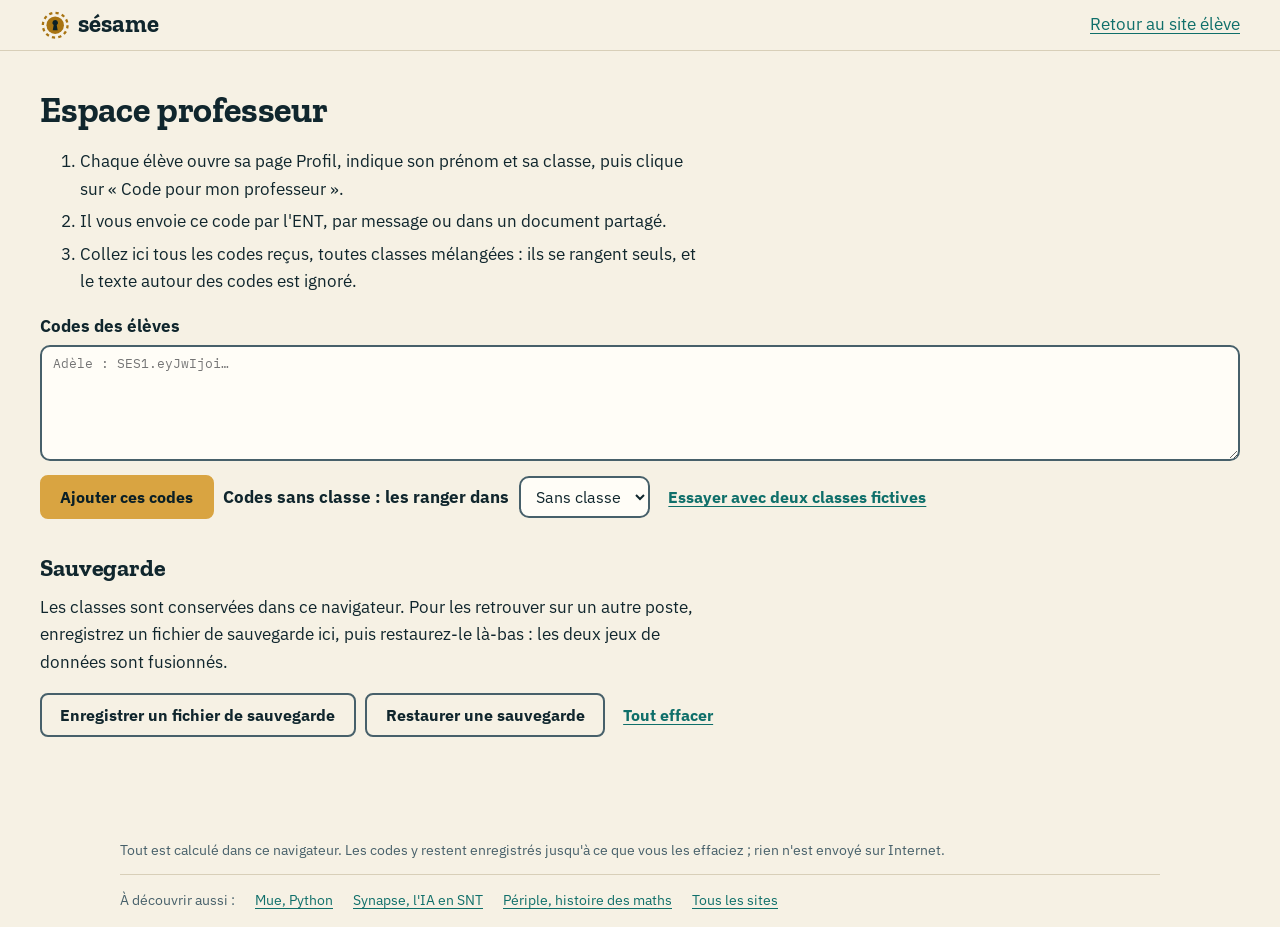
==== commit 887490f8: "Ajoute dans le pied de page les liens vers le portail et les autres sites Co-Authored-By: Claude Fab" ====
--- a/prof.html
+++ b/prof.html
@@ -49,8 +49,17 @@
 </main>
 <footer class="pied">
   <span>Tout est calculé dans ce navigateur. Les codes y restent enregistrés jusqu'à ce que vous les effaciez ; rien n'est envoyé sur Internet.</span>
+  <nav class="famille" aria-label="Les autres sites">
+    <span>À découvrir aussi :</span>
+    <a href="https://stexsnt.github.io/python-lycee/">Mue, Python</a>
+    <a href="https://stexsnt.github.io/synapse/">Synapse, l'IA en SNT</a>
+    <a href="https://stexsnt.github.io/periple/">Périple, histoire des maths</a>
+    <a href="https://stexsnt.github.io/">Tous les sites</a>
+  </nav>
 </footer>
 <script src="js/contenu.js"></script>
+<script src="js/dossiers-anciens.js"></script>
+<script src="js/dossiers-modernes.js"></script>
 <script src="js/bilan.js"></script>
 <script src="js/prof.js"></script>
 </body>
--- a/css/style.css
+++ b/css/style.css
@@ -65,6 +65,9 @@
 
 main { max-width: 1120px; margin: 0 auto; padding: clamp(1.2rem, 3vw, 2.5rem) clamp(1rem, 4vw, 2.5rem); }
 .pied { max-width: 1120px; margin: 2rem auto 0; padding: 1rem clamp(1rem, 4vw, 2.5rem); color: var(--encre2); font-size: .9rem; display: flex; flex-wrap: wrap; gap: .5rem 1.5rem; }
+/* Liens vers le portail et les trois autres sites */
+.famille { flex-basis: 100%; display: flex; flex-wrap: wrap; gap: .3rem 1.25rem; padding-top: .8rem; margin-top: .3rem; border-top: 1px solid var(--trait); }
+.famille a { white-space: nowrap; }
 #etat-python::before { content: ""; display: inline-block; width: .6em; height: .6em; border-radius: 50%; margin-right: .4em; background: var(--soleil); }
 #etat-python[data-etat="pret"]::before { background: var(--ecaille); }
 #etat-python[data-etat="echec"]::before { background: var(--corail); }
@@ -1068,3 +1071,99 @@
 .ep-titre { font: 400 1rem var(--ui); color: var(--encre2); margin: 2.4rem 0 0; }
 .ep-titre span { display: block; font: 700 1.5rem/1.2 var(--titre); color: var(--e); }
 .ep-titre + .escales { margin-top: 1rem; }
+
+/* ----- Les cinq parties ----- */
+.ep-poly, body[data-epoque="poly"] { --e: #B9C76A; }
+.ep-dem, body[data-epoque="dem"] { --e: #A9A1E8; }
+[data-theme="clair"] .ep-poly, [data-theme="clair"] body[data-epoque="poly"] { --e: #5A6610; }
+[data-theme="clair"] .ep-dem, [data-theme="clair"] body[data-epoque="dem"] { --e: #5547B5; }
+body[data-epoque="poly"] { --motif: url("data:image/svg+xml,%3Csvg xmlns='http://www.w3.org/2000/svg' width='24' height='20'%3E%3Cpath d='M0 15L6 5L12 15L18 5L24 15' fill='none' stroke='black' stroke-width='2.2'/%3E%3C/svg%3E"); }
+body[data-epoque="dem"] { --motif: url("data:image/svg+xml,%3Csvg xmlns='http://www.w3.org/2000/svg' width='40' height='20'%3E%3Cpath d='M0 10C5 0 15 0 20 10S35 20 40 10' fill='none' stroke='black' stroke-width='2.2'/%3E%3C/svg%3E"); }
+nav.principal a { white-space: nowrap; }
+
+/* ----- Manipulations des dossiers ajoutés ----- */
+.saisie.court { width: 7rem; }
+.saisie.libre { text-transform: none; letter-spacing: 0; }
+.machine h2 { font-size: 1.4rem; margin: 0 0 .6rem; }
+.machine table.donnees { margin: 0; }
+.scy-vue { overflow-x: auto; }
+.scy-grille { border-collapse: separate; border-spacing: 3px; margin: .3rem 0; }
+.scy-grille td { width: 2rem; height: 2rem; text-align: center; font: 700 1.05rem var(--mono); background: var(--fond); border-radius: 4px; }
+.scy-grille tr:nth-child(odd) td { background: color-mix(in srgb, var(--e, var(--soleil)) 16%, var(--fond)); }
+.vig-table { border-collapse: separate; border-spacing: 3px; margin: 1rem 0 .4rem; }
+.vig-table th { text-align: left; font: 700 .85rem var(--ui); color: var(--encre2); padding-right: .8rem; white-space: nowrap; }
+.vig-table td { min-width: 1.9rem; height: 1.9rem; text-align: center; font: 700 1rem var(--mono); background: var(--fond); border-radius: 4px; }
+.vig-table .v-cle td { color: var(--ciel); } .vig-table .v-dec td { font-weight: 400; font-size: .85rem; color: var(--encre2); }
+.vig-table .v-chi td { background: var(--soleil); color: var(--nuit); }
+.al-cibles { list-style: none; padding: 0; margin: 1rem 0 0; display: grid; gap: .3rem; font-family: var(--ui); }
+.al-cibles li::before { content: "○ "; color: var(--encre2); } .al-cibles li.fait::before { content: "● "; color: var(--ecaille); } .al-cibles li.fait { color: var(--ecaille); }
+.kas-texte { font: 1rem/1.9 var(--mono); letter-spacing: .06em; background: var(--fond); padding: .8rem 1rem; border-radius: 8px; overflow-wrap: anywhere; margin: .3rem 0 1rem; }
+.kas-texte mark { background: var(--soleil); color: var(--nuit); border-radius: 2px; }
+.kas-rep { padding-left: 1.2rem; margin: 0 0 1rem; } .kas-rep b { font-family: var(--mono); color: var(--soleil); letter-spacing: .1em; }
+.kas-long { display: flex; flex-wrap: wrap; gap: .5rem; } .kas-long .btn { min-width: 3rem; } .kas-long .btn.choisi, .shor-a .btn.choisi { background: var(--ecaille); border-color: var(--ecaille); color: var(--sur-ecaille); opacity: 1; }
+.kas-q2 { margin-top: 1.3rem; padding-top: 1.1rem; border-top: 1px solid var(--trait); }
+.kas-cols { display: grid; grid-template-columns: repeat(auto-fit, minmax(9.5rem, 1fr)); gap: .7rem; margin: .8rem 0 1rem; }
+.kas-col { display: grid; gap: .25rem; justify-items: center; background: var(--fond); border-radius: 10px; padding: .7rem .5rem; font: .88rem var(--ui); text-align: center; }
+.kas-n { color: var(--encre2); } .kas-f b, .kas-e { font-family: var(--mono); } .kas-f b { color: var(--soleil); font-size: 1.15em; }
+.kas-regl { display: flex; align-items: center; gap: .4rem; }
+.kas-regl button { width: 2.2rem; height: 2.2rem; border-radius: 6px; border: 1.5px solid var(--trait); background: none; color: var(--encre); font: 700 1.1rem var(--mono); cursor: pointer; }
+.kas-regl button:hover { border-color: var(--soleil); }
+.kas-regl output { width: 2.4rem; height: 2.6rem; display: grid; place-items: center; font: 700 1.5rem var(--mono); background: #F3EBD8; color: #0A1F26; border-radius: 6px; }
+.kas-clair { font-size: 1.05rem; letter-spacing: .08em; }
+.tele-groupes { display: flex; flex-wrap: wrap; gap: .4rem; }
+.tele-groupes button { font: 700 1rem var(--mono); padding: .35rem .6rem; background: var(--fond); color: var(--encre); border: 1.5px solid var(--trait); border-radius: 6px; cursor: pointer; }
+.tele-groupes button:hover { border-color: var(--soleil); } .tele-groupes button.lu { border-color: var(--ecaille); color: var(--ecaille); } .tele-groupes button.inconnu { border-color: var(--corail); color: var(--corail); border-style: dashed; }
+.tele-sens { font-family: var(--ui); min-height: 1.6em; }
+.tele-clair { background: var(--fond); border-radius: 8px; padding: .8rem 1rem; line-height: 1.9; margin: .3rem 0 0; }
+.tele-clair .vide { color: var(--trait); letter-spacing: .1em; } .tele-clair .inconnu { color: var(--corail); font-family: var(--mono); }
+.nav-cols { display: grid; grid-template-columns: repeat(auto-fit, minmax(17rem, 1fr)); gap: 1.2rem 2rem; }
+.nav-table { width: 100%; font-size: .92rem; } .nav-table th { font: 700 .9rem var(--mono); color: var(--soleil); text-align: left; white-space: nowrap; } .nav-table td:last-child { font-weight: 700; }
+.fact-n, .shor-n { font-size: 1.1rem; }
+.fact .rep-ligne { margin: .8rem 0; }
+.fact-faits { margin: .8rem 0 0; padding-left: 1.4rem; font-family: var(--mono); color: var(--ecaille); }
+.emp-naive { font-size: 1.8rem; }
+.emp-sha { font: .98rem/1.7 var(--mono); color: var(--ciel); overflow-wrap: anywhere; background: var(--fond); padding: .6rem .8rem; border-radius: 8px; margin: .3rem 0 0; }
+.sig-verdict, .mo-verdict { font-family: var(--ui); font-weight: 700; }
+.sig-verdict[data-v="oui"], .mo-verdict[data-v="oui"] { color: var(--ecaille); } .sig-verdict[data-v="non"], .mo-verdict[data-v="non"] { color: var(--corail); }
+.ech-col .saisie { font-size: 1rem; }
+.cad-pas { list-style: none; margin: 0 0 1rem; padding: 0; display: grid; grid-template-columns: repeat(auto-fit, minmax(8.5rem, 1fr)); gap: .4rem; font: .92rem var(--ui); }
+.cad-pas li { padding: .5rem .6rem; border: 1.5px solid var(--trait); border-radius: 8px; color: var(--encre2); }
+.cad-pas li span { font: 700 1rem var(--mono); margin-right: .5rem; }
+.cad-pas li.ici { border-color: var(--e, var(--soleil)); color: var(--encre); background: color-mix(in srgb, var(--e, var(--soleil)) 14%, transparent); }
+.cad-scene { background: var(--fond); border-radius: 10px; padding: 1rem 1.1rem; min-height: 13rem; }
+.cad-ligne { display: grid; grid-template-columns: auto 1fr auto; align-items: center; gap: .8rem; margin-bottom: .8rem; }
+.cad-qui { font: 700 .9rem var(--ui); padding: .4rem .6rem; border: 1.5px solid var(--encre2); border-radius: 6px; text-align: center; }
+.cad-fleche { text-align: center; font: .9rem var(--ui); color: var(--soleil); border-bottom: 2px solid var(--soleil); padding-bottom: .3rem; position: relative; }
+.cad-fleche::after, .cad-fleche.double::before, .cad-fleche.retour::before { position: absolute; bottom: -.72em; font-size: 1rem; line-height: 1; }
+.cad-fleche.aller::after, .cad-fleche.double::after { content: "▶"; right: -4px; }
+.cad-fleche.retour::before, .cad-fleche.double::before { content: "◀"; left: -4px; }
+.cad-fleche.retour::after { content: none; }
+.cad-outil { color: var(--encre2); margin-bottom: 0; }
+.bb-table { border-collapse: separate; border-spacing: 2px; margin: 1rem 0 .5rem; }
+.bb-table th { text-align: left; font: 700 .82rem var(--ui); color: var(--encre2); padding-right: .7rem; white-space: nowrap; }
+.bb-table td { width: 1.75rem; min-width: 1.75rem; height: 1.75rem; text-align: center; font: 700 .95rem var(--mono); background: var(--fond); border-radius: 4px; color: var(--encre2); }
+.bb-table td.garde { background: color-mix(in srgb, var(--e, var(--soleil)) 26%, var(--fond)); color: var(--encre); }
+.bb-table td.erreur { background: var(--corail); color: var(--nuit); }
+.bb-table .bb-eve td { color: var(--corail); } .bb-table .bb-garde td { background: none; color: var(--ecaille); } .bb-table .bb-garde td.erreur { color: var(--corail); }
+.bb-bilan { font-family: var(--ui); margin: .4rem 0 0; }
+.machine label.en-ligne { display: inline-flex; align-items: center; gap: .45rem; margin: 0; color: var(--encre); font-weight: 700; }
+.shor-a { display: flex; flex-wrap: wrap; gap: .4rem; margin: .6rem 0 1rem; } .shor-a .btn { min-width: 2.9rem; padding-inline: .5rem; }
+.shor-suite { font: 1.05rem/2 var(--mono); min-height: 2em; } .shor-suite span { display: inline-block; margin-right: 1rem; white-space: nowrap; } .shor-suite span.un { color: var(--ecaille); font-weight: 700; }
+.shor-bilan { font-family: var(--ui); }
+.mosca .reglage label { flex: 1 1 15rem; } .mosca .reglage input[type="range"] { flex: 2 1 9rem; }
+.mo-barres { display: grid; gap: .4rem; margin: 1rem 0; }
+.mo-xy, .mo-z { display: flex; height: 1.1rem; background: var(--fond); border-radius: 4px; overflow: hidden; }
+.mo-y { background: var(--p2); } .mo-x { background: var(--soleil); } .mo-z i { background: var(--ciel); }
+
+/* ----- Atelier ----- */
+.atelier .machine { max-width: 46rem; }
+.at-ligne { display: grid; grid-template-columns: minmax(9rem, 1fr) 2fr; gap: 1rem; }
+.at-ligne select { width: 100%; font: 1rem var(--ui); padding: .55rem .6rem; background: var(--fond); color: var(--encre); border: 1.5px solid var(--trait); border-radius: 8px; }
+.at-aide { display: block; margin-top: .25rem; font-size: .88rem; }
+.atelier textarea { width: 100%; text-transform: uppercase; font-family: var(--mono); background: var(--fond); color: var(--encre); border: 1.5px solid var(--trait); border-radius: 8px; padding: .6rem .7rem; }
+.at-sortie { background: var(--nuit); color: #E8BC66; padding: .8rem 1rem; border-radius: 8px; min-height: 3.2em; font-size: 1.1rem; }
+.at-pas { padding-left: 1.3rem; display: grid; gap: .8rem; }
+.at-pas label { margin: 0 0 .3rem; color: var(--encre); font-weight: 400; font-size: 1rem; }
+.atelier aside.contexte { max-width: 46rem; }
+@media (max-width: 760px) { .at-ligne { grid-template-columns: 1fr; } .cad-ligne { grid-template-columns: 1fr; } .cad-fleche::after, .cad-fleche::before { display: none; } }
+@media (max-width: 760px) { nav.principal a { padding: .5rem .35rem; font-size: .84rem; } nav.principal a[data-nb]:not([data-nb=""])::after { margin-left: .2em; } }
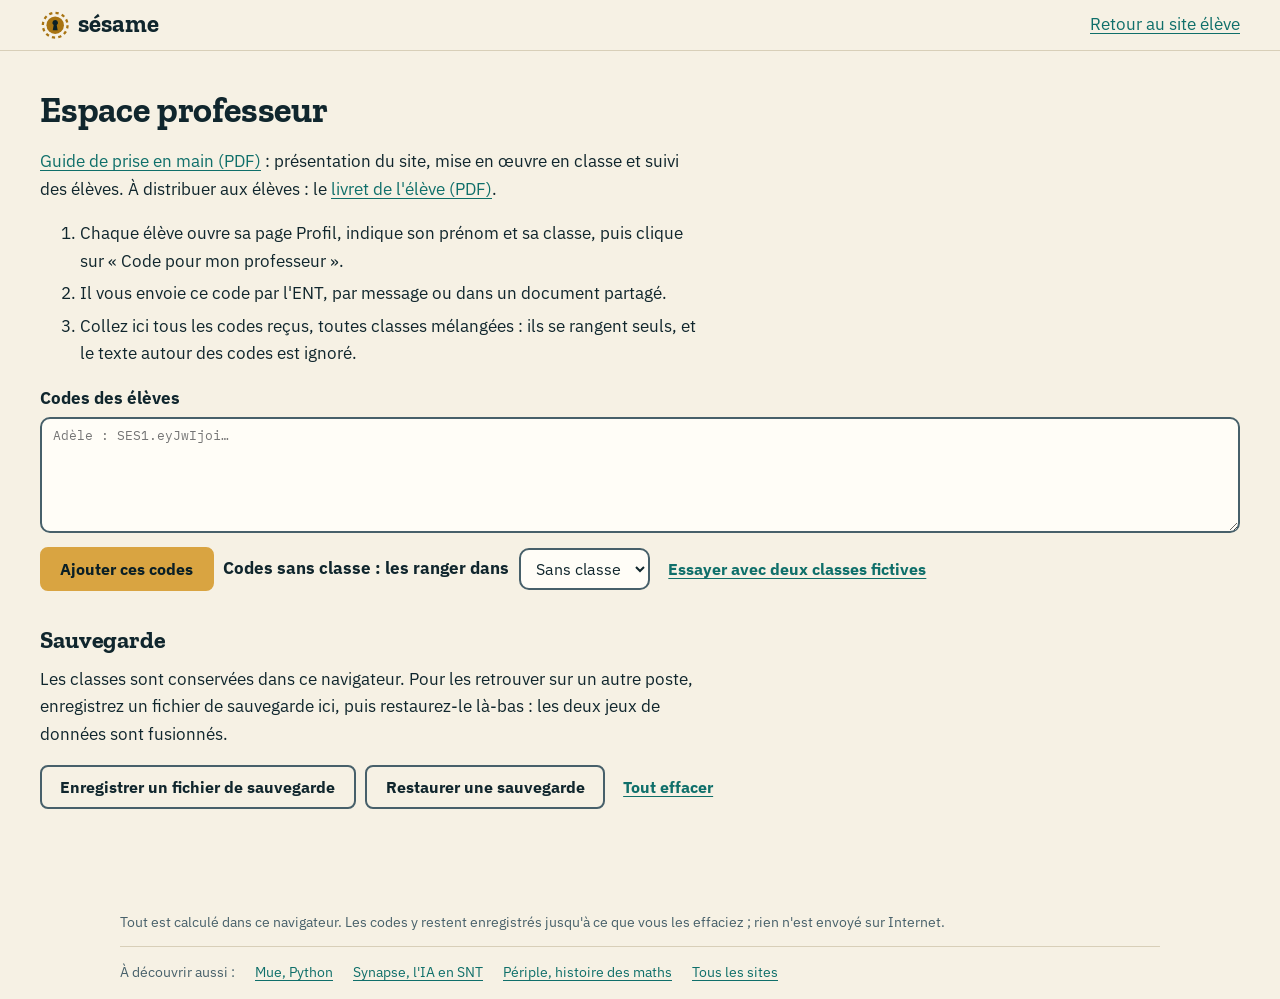
==== commit dd0a8482: "Ajoute le guide de prise en main pour l'enseignant, sans corrigé Lié depuis l'espace professeur et l" ====
--- a/prof.html
+++ b/prof.html
@@ -18,6 +18,7 @@
 </header>
 <main>
   <h1>Espace professeur</h1>
+  <p class="prose documents-prof"><a href="documents/guide-prise-en-main.pdf" target="_blank" rel="noopener">Guide de prise en main (PDF)</a> : présentation du site, mise en œuvre en classe et suivi des élèves. À distribuer aux élèves : le <a href="documents/livret-eleve.pdf" target="_blank" rel="noopener">livret de l'élève (PDF)</a>.</p>
   <ol class="prose">
     <li>Chaque élève ouvre sa page Profil, indique son prénom et sa classe, puis clique sur « Code pour mon professeur ».</li>
     <li>Il vous envoie ce code par l'ENT, par message ou dans un document partagé.</li>
@@ -32,7 +33,7 @@
     <button class="btn lien" id="exemple">Essayer avec deux classes fictives</button>
   </div>
   <p id="etat" class="muet" aria-live="polite"></p>
-  <nav id="onglets" class="onglets" role="tablist" aria-label="Classes"></nav>
+  <nav id="onglets" class="onglets" aria-label="Classes"></nav>
   <div id="nouvelle" class="gestion" hidden>
     <label for="nom-classe" class="en-ligne">Nom de la nouvelle classe</label>
     <input id="nom-classe" class="court" type="text" maxlength="12" placeholder="2DE4" autocomplete="off">
@@ -62,5 +63,7 @@
 <script src="js/dossiers-modernes.js"></script>
 <script src="js/bilan.js"></script>
 <script src="js/prof.js"></script>
+<script src="js/qrcode.min.js"></script>
+<script src="js/prof-plus.js"></script>
 </body>
 </html>
--- a/css/style.css
+++ b/css/style.css
@@ -70,6 +70,7 @@
 .famille a { white-space: nowrap; }
 #etat-python::before { content: ""; display: inline-block; width: .6em; height: .6em; border-radius: 50%; margin-right: .4em; background: var(--soleil); }
 #etat-python[data-etat="pret"]::before { background: var(--ecaille); }
+#etat-python[data-etat="repos"]::before { background: var(--encre2); opacity: .5; }
 #etat-python[data-etat="echec"]::before { background: var(--corail); }
 
 /* Boutons */
@@ -442,6 +443,7 @@
 /* Espace professeur : plusieurs classes */
 .onglets { display: flex; flex-wrap: wrap; gap: .3rem; margin: 2.2rem 0 0; border-bottom: 2px solid var(--trait); }
 .onglets:empty { display: none; }
+.onglets > [role="tablist"] { display: contents; }
 .onglets button { font: 700 1rem var(--texte); color: var(--encre2); background: none; border: 2px solid transparent; border-bottom: 0; border-radius: 10px 10px 0 0; padding: .55rem .9rem; margin-bottom: -2px; cursor: pointer; }
 .onglets button:hover { color: var(--encre); }
 .onglets button[aria-selected="true"] { color: var(--encre); background: var(--carte); border-color: var(--trait); }
@@ -1167,3 +1169,47 @@
 .atelier aside.contexte { max-width: 46rem; }
 @media (max-width: 760px) { .at-ligne { grid-template-columns: 1fr; } .cad-ligne { grid-template-columns: 1fr; } .cad-fleche::after, .cad-fleche::before { display: none; } }
 @media (max-width: 760px) { nav.principal a { padding: .5rem .35rem; font-size: .84rem; } nav.principal a[data-nb]:not([data-nb=""])::after { margin-left: .2em; } }
+
+/* ----- Confort : rappel de sauvegarde et état de Python (js/confort.js) ----- */
+.rappel-sauv { position: fixed; z-index: 40; left: 1rem; bottom: 5.5rem; right: 1rem; max-width: 27rem; padding: 1rem 1.2rem; border: 1px solid var(--trait); border-left: 5px solid var(--soleil); border-radius: 14px; background: var(--carte); color: var(--encre); box-shadow: 0 10px 30px rgba(0, 0, 0, .22); display: grid; gap: .7rem; animation: pose .3s; }
+.rappel-sauv p { margin: 0; }
+.rappel-sauv .actions { margin: 0; display: flex; flex-wrap: wrap; gap: .5rem; align-items: center; }
+#etat-python .reessayer { min-height: 0; padding: 0 .2rem; font-size: inherit; }
+@media (min-width: 761px) { .rappel-sauv { bottom: 1rem; left: auto; } }
+
+/* ----- Espace professeur : QR code du lien de classe et impression (js/prof-plus.js) ----- */
+.qr-lien { display: flex; flex-wrap: wrap; align-items: center; gap: .8rem 1.2rem; margin-top: .8rem; }
+.qr-lien .qr { display: block; width: 8.5rem; flex: none; border-radius: 8px; overflow: hidden; border: 1px solid var(--trait); }
+.qr svg { display: block; width: 100%; height: auto; }
+dialog.projection { border: 0; border-radius: 20px; padding: clamp(1.2rem, 4vw, 2.5rem); background: #fff; color: #14213D; text-align: center; max-width: min(92vw, 44rem); font-family: var(--ui, var(--texte)); }
+dialog.projection::backdrop { background: rgba(8, 12, 30, .82); }
+dialog.projection h2 { margin: 0 0 .6rem; font-size: clamp(1.8rem, 5vw, 3rem); color: #14213D; }
+dialog.projection .qr { width: min(70vh, 76vw, 30rem); margin: 0 auto; }
+dialog.projection p { margin: .8rem 0 0; font-size: clamp(1.05rem, 2.4vw, 1.5rem); color: #14213D; }
+dialog.projection .adresse { font-family: var(--mono); font-size: clamp(.8rem, 1.6vw, 1.05rem); overflow-wrap: anywhere; color: #4A5672; }
+dialog.projection form { margin-top: 1.2rem; }
+@media print {
+  .prof { background: #fff; color: #000; }
+  .prof .entete, .prof .pied, .prof main > :not(#resultats), .prof #resultats .actions, .prof #resultats .gestion, .prof #resultats details, .prof #lien-txt, .prof #resultats .ligne-outils, .prof #detail .actions { display: none !important; }
+  .prof main { max-width: none; margin: 0; padding: 0; }
+  .prof .defile { overflow: visible; border: 0; }
+  .prof table.classe, .prof table.etapes { font-size: 8.5pt; color: #000; }
+  .prof table.classe th, .prof table.classe td { border: 1px solid #999; }
+  .prof table.classe button { all: unset; font: inherit; font-weight: 700; }
+  .prof h2 { color: #000; break-after: avoid; }
+  @page { size: A4 landscape; margin: 12mm; }
+}
+
+/* ----- Lien vers le livret de l'élève, sous les boutons de l'accueil ----- */
+.livret-lien { margin: 1.4rem 0 0; font-size: .95rem; color: var(--encre2); max-width: 34rem; font-family: var(--ui, var(--texte)); }
+.livret-lien a { color: inherit; font-weight: 700; text-underline-offset: 3px; }
+
+/* ----- Contrastes relevés par l'audit d'accessibilité (WCAG AA) ----- */
+[data-theme="clair"] .pb-jour { color: #8A5E00; }
+:root:not([data-theme="clair"]) .ep-mac, :root:not([data-theme="clair"]) body[data-epoque="mac"] { --e: #F2A47C; }
+:root:not([data-theme="clair"]) .ep-pub, :root:not([data-theme="clair"]) body[data-epoque="pub"] { --e: #8AD0C8; }
+:root:not([data-theme="clair"]) .ep-dem, :root:not([data-theme="clair"]) body[data-epoque="dem"] { --e: #C2BCF4; }
+
+/* ----- Graphiques matplotlib affichés dans la console ----- */
+.cons img.figure { display: block; max-width: 100%; height: auto; margin: .6rem 0; background: #fff; border-radius: 10px; border: 1px solid var(--trait); }
+#etat-python[data-etat="paquets"]::before { background: var(--soleil); }
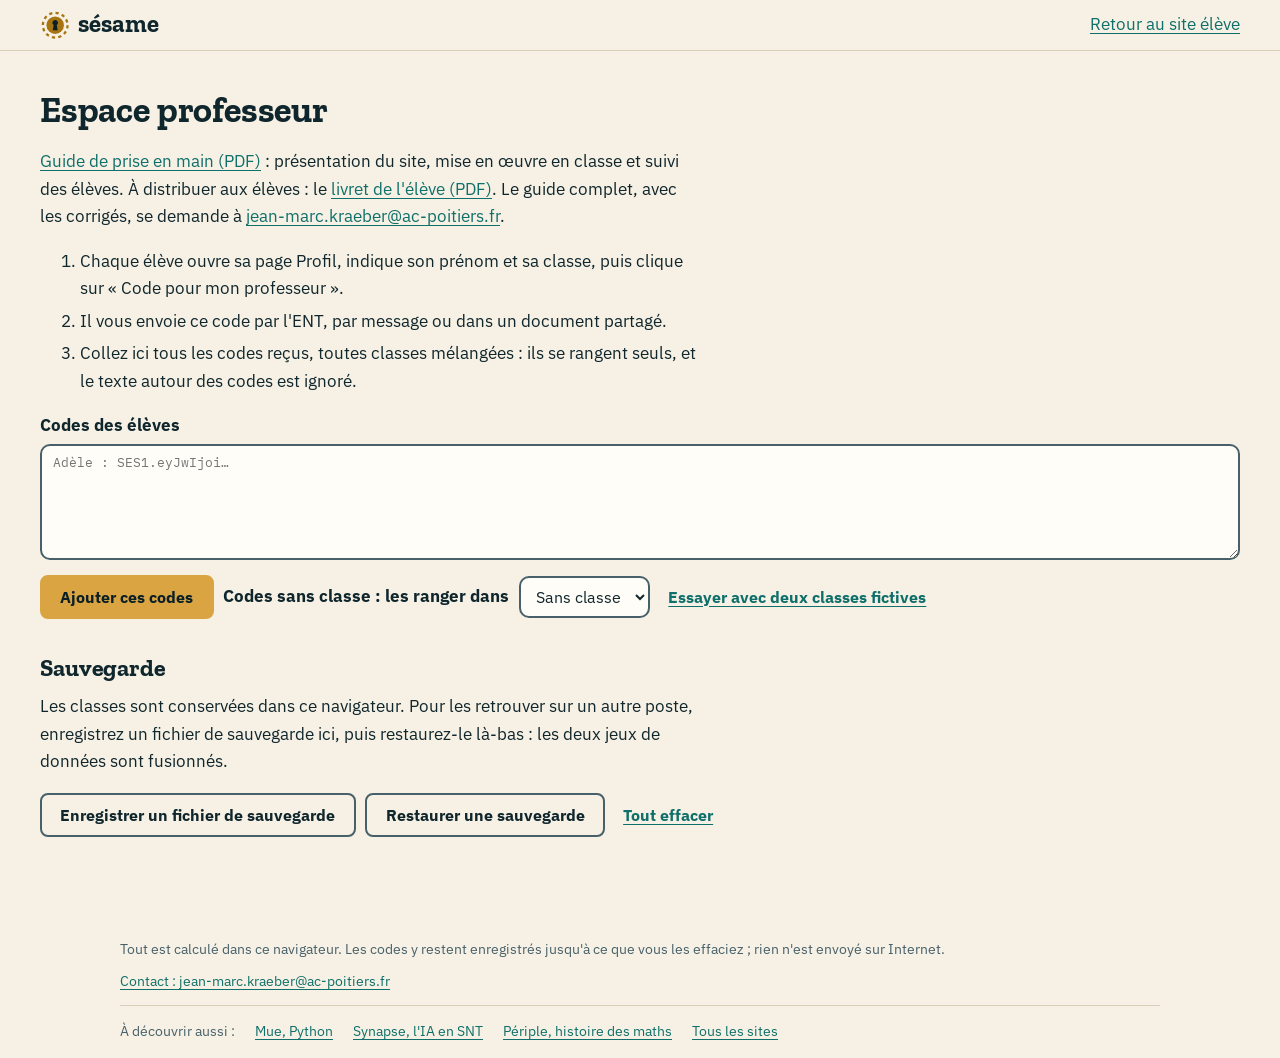
==== commit 06051fd1: "Ajoute l'aperçu au partage et l'adresse de contact Co-Authored-By: Claude Fable 5.2 <noreply@anthrop" ====
--- a/prof.html
+++ b/prof.html
@@ -18,7 +18,7 @@
 </header>
 <main>
   <h1>Espace professeur</h1>
-  <p class="prose documents-prof"><a href="documents/guide-prise-en-main.pdf" target="_blank" rel="noopener">Guide de prise en main (PDF)</a> : présentation du site, mise en œuvre en classe et suivi des élèves. À distribuer aux élèves : le <a href="documents/livret-eleve.pdf" target="_blank" rel="noopener">livret de l'élève (PDF)</a>.</p>
+  <p class="prose documents-prof"><a href="documents/guide-prise-en-main.pdf" target="_blank" rel="noopener">Guide de prise en main (PDF)</a> : présentation du site, mise en œuvre en classe et suivi des élèves. À distribuer aux élèves : le <a href="documents/livret-eleve.pdf" target="_blank" rel="noopener">livret de l'élève (PDF)</a>. Le guide complet, avec les corrigés, se demande à <a href="mailto:jean-marc.kraeber@ac-poitiers.fr">jean-marc.kraeber@ac-poitiers.fr</a>.</p>
   <ol class="prose">
     <li>Chaque élève ouvre sa page Profil, indique son prénom et sa classe, puis clique sur « Code pour mon professeur ».</li>
     <li>Il vous envoie ce code par l'ENT, par message ou dans un document partagé.</li>
@@ -50,6 +50,7 @@
 </main>
 <footer class="pied">
   <span>Tout est calculé dans ce navigateur. Les codes y restent enregistrés jusqu'à ce que vous les effaciez ; rien n'est envoyé sur Internet.</span>
+  <a href="mailto:jean-marc.kraeber@ac-poitiers.fr">Contact : jean-marc.kraeber@ac-poitiers.fr</a>
   <nav class="famille" aria-label="Les autres sites">
     <span>À découvrir aussi :</span>
     <a href="https://stexsnt.github.io/python-lycee/">Mue, Python</a>
